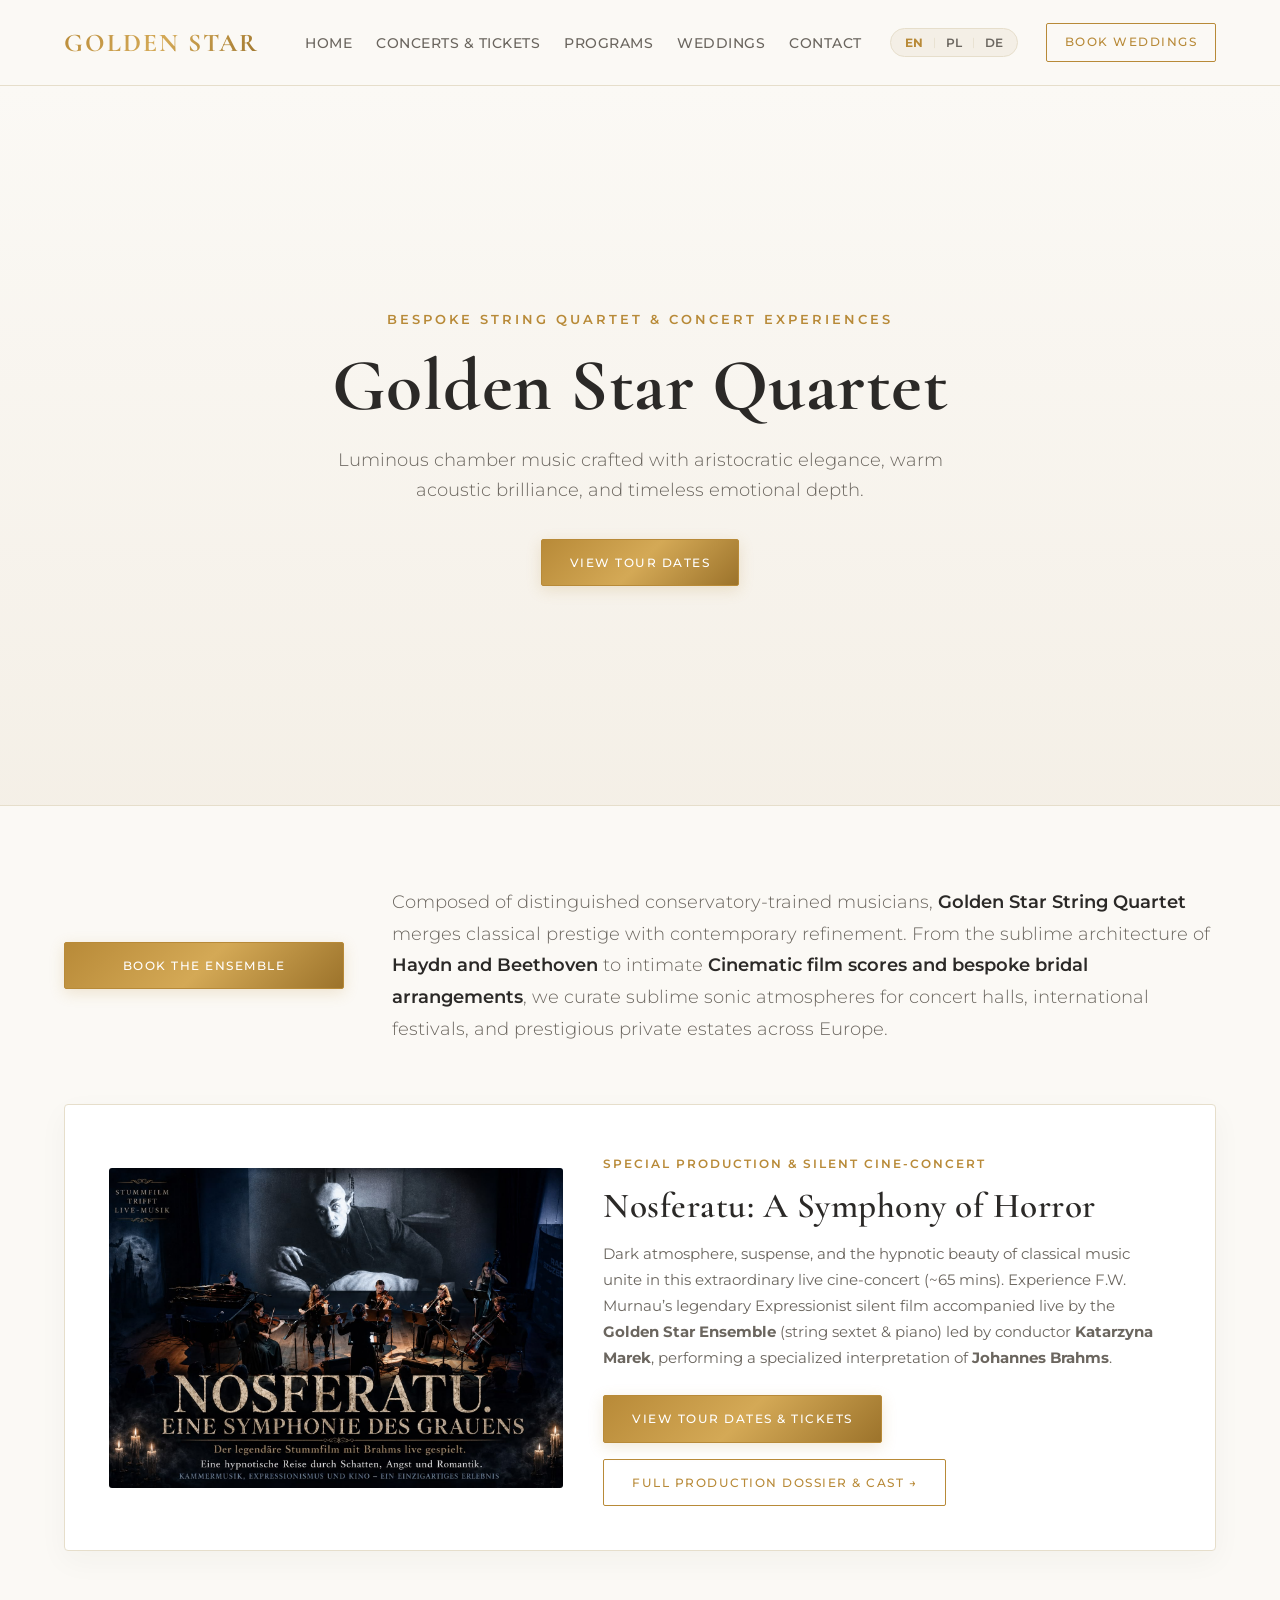
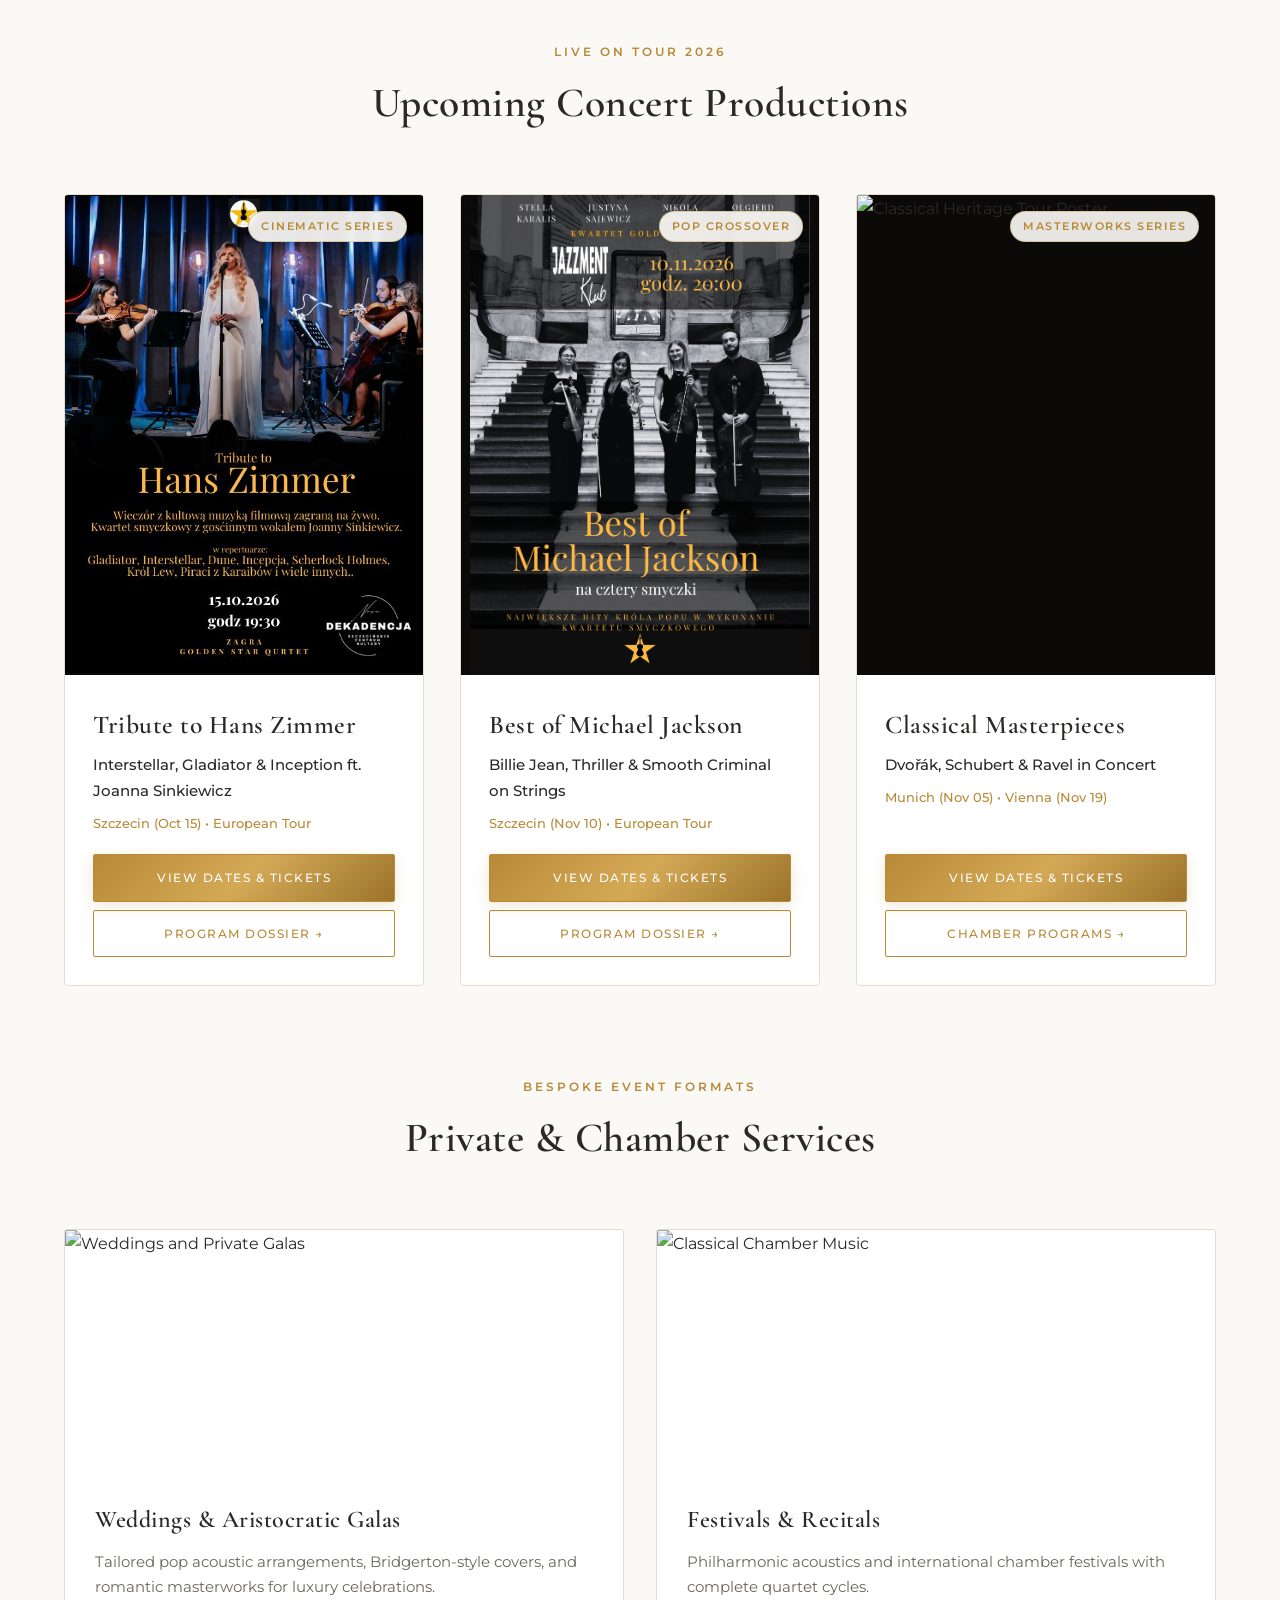
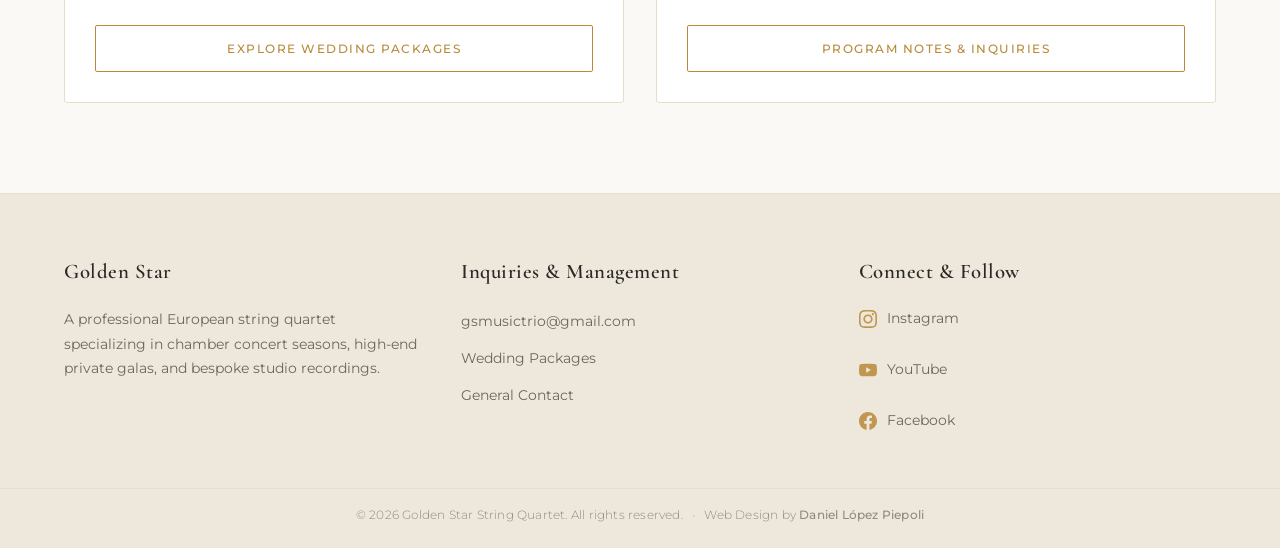
==== index.html @ f7238bbd "feat: complete redesign - signature productions & tour architecture" ====
<!DOCTYPE html>
<html lang="en">
<head>
  <meta charset="UTF-8">
  <meta name="viewport" content="width=device-width, initial-scale=1.0">
  <meta name="description" content="Golden Star String Quartet - Refined live music for candlelight concerts, bespoke weddings, film scores, and chamber seasons.">
  <title>Golden Star String Quartet | Classical Elegance & Cinema Live</title>

  <!-- Google Fonts -->
  <link rel="preconnect" href="https://fonts.googleapis.com">
  <link rel="preconnect" href="https://fonts.gstatic.com" crossorigin>
  <link href="https://fonts.googleapis.com/css2?family=Cormorant+Garamond:ital,wght@0,400;0,600;0,700;1,400&family=Montserrat:wght@300;400;500;600&display=swap" rel="stylesheet">

  <link rel="stylesheet" href="styles.css">
</head>
<body>

  <!-- HEADER INDEX -->
  <header id="main-header">
    <div class="container header-inner">
      <a href="index.html" class="nav-brand">GOLDEN STAR</a>

      <button class="menu-toggle" id="menu-toggle" aria-label="Toggle navigation menu">
        <span></span>
        <span></span>
        <span></span>
      </button>

      <nav class="nav-container" id="nav-container">
        <ul class="nav-links">
          <li><a href="index.html" class="nav-link">Home</a></li>
          <li><a href="tour-dates.html" class="nav-link">Concerts & Tickets</a></li>
          <li><a href="programs.html" class="nav-link">Programs</a></li>
          <li><a href="weddings.html" class="nav-link">Weddings</a></li>
          <li><a href="contact.html" class="nav-link">Contact</a></li>
        </ul>

        <!-- Language Selector -->
        <div class="lang-switch">
          <button class="lang-btn active" data-lang="en">EN</button>
          <span class="lang-divider">|</span>
          <button class="lang-btn" data-lang="pl">PL</button>
          <span class="lang-divider">|</span>
          <button class="lang-btn" data-lang="de">DE</button>
        </div>

        <a href="weddings.html#wedding-inquiry" class="btn btn-outline btn-nav">Book Weddings</a>
      </nav>
    </div>
  </header>

  <!-- HERO SECTION -->
  <section class="hero">
    <div class="container hero-content">
      <span class="hero-tagline">Bespoke String Quartet & Concert Experiences</span>
      <h1>Golden Star Quartet</h1>
      <p>Luminous chamber music crafted with aristocratic elegance, warm acoustic brilliance, and timeless emotional depth.</p>        
      <div class="hero-buttons" style="justify-content: center;">
        <a href="tour-dates.html" class="btn btn-gold">View Tour Dates</a>
      </div>
    </div>
  </section>

  <main class="container">

    <!-- INTRO SECTION (2 COLUMNAS: BOTÓN A LA IZQUIERDA + TEXTO A LA DERECHA) -->
    <section id="about" class="intro-grid">
      <div class="intro-cta">
        <a href="contact.html" class="btn btn-gold btn-full">Book the Ensemble</a>
      </div>
      <div class="intro-text">
        <p>
          Composed of distinguished conservatory-trained musicians, <strong>Golden Star String Quartet</strong> merges classical prestige with contemporary refinement. From the sublime architecture of <strong>Haydn and Beethoven</strong> to intimate <strong>Cinematic film scores and bespoke bridal arrangements</strong>, we curate sublime sonic atmospheres for concert halls, international festivals, and prestigious private estates across Europe.
        </p>
      </div>
    </section>

    <!-- FEATURED SPECIAL PRODUCTION: NOSFERATU (2 COLUMNAS: PÓSTER IZQUIERDA + CARD DERECHA) -->
    <section class="featured-box nosferatu-featured">
      <div class="featured-image">
        <a href="nosferatu.html">
          <img src="assets/Nosferatu-poster.jpg" alt="Nosferatu Live Cine-Concert Poster">
        </a>
      </div>
      <div class="featured-content">
        <span class="badge">Special Production & Silent Cine-Concert</span>
        <h2>Nosferatu: A Symphony of Horror</h2>
        <p>
          Dark atmosphere, suspense, and the hypnotic beauty of classical music unite in this extraordinary live cine-concert (~65 mins). Experience F.W. Murnau’s legendary Expressionist silent film accompanied live by the <strong>Golden Star Ensemble</strong> (string sextet & piano) led by conductor <strong>Katarzyna Marek</strong>, performing a specialized interpretation of <strong>Johannes Brahms</strong>.
        </p>
        <div style="display: flex; gap: 16px; flex-wrap: wrap;">
          <a href="tour-dates.html?tour=nosferatu" class="btn btn-gold">View Tour Dates & Tickets</a>
          <a href="nosferatu.html" class="btn btn-outline">Full Production Dossier & Cast →</a>
        </div>
      </div>
    </section>

    <!-- SECCIÓN: PÓSTERES DE CONCIERTOS & GIRA (CARTELERA COMPLETA SIN CORTES) -->
    <section id="concerts" class="section-container">
      <div class="section-title">
        <span>Live On Tour 2026</span>
        <h2>Upcoming Concert Productions</h2>
      </div>

      <div class="posters-grid">
        
        <!-- Poster 1: Tribute to Hans Zimmer -->
        <div class="poster-card">
          <div class="poster-badge">Cinematic Series</div>
          <img src="assets/hans-zimmer-poster.jpg" onerror="this.src='https://images.unsplash.com/photo-1514525253161-7a46d19cd819?auto=format&fit=crop&w=700&q=80'" alt="Tribute to Hans Zimmer Poster">
          <div class="poster-info">
            <div>
              <h3>Tribute to Hans Zimmer</h3>
              <p class="poster-subtitle">Interstellar, Gladiator & Inception ft. Joanna Sinkiewicz</p>
              <p class="poster-meta">Szczecin (Oct 15) • European Tour</p>
            </div>
            <div style="display: flex; flex-direction: column; gap: 8px;">
              <a href="tour-dates.html?tour=soundtracks" class="btn btn-gold btn-full">View Dates & Tickets</a>
              <a href="hans-zimmer.html" class="btn btn-outline btn-full">Program Dossier →</a>
            </div>
          </div>
        </div>

        <!-- Poster 2: Best of Michael Jackson -->
        <div class="poster-card">
          <div class="poster-badge">Pop Crossover</div>
          <img src="assets/michael-jackson-poster.jpg" onerror="this.src='https://images.unsplash.com/photo-1470225620780-dba8ba36b745?auto=format&fit=crop&w=700&q=80'" alt="Best of Michael Jackson Poster">
          <div class="poster-info">
            <div>
              <h3>Best of Michael Jackson</h3>
              <p class="poster-subtitle">Billie Jean, Thriller & Smooth Criminal on Strings</p>
              <p class="poster-meta">Szczecin (Nov 10) • European Tour</p>
            </div>
            <div style="display: flex; flex-direction: column; gap: 8px;">
              <a href="tour-dates.html?tour=soundtracks" class="btn btn-gold btn-full">View Dates & Tickets</a>
              <a href="michael-jackson.html" class="btn btn-outline btn-full">Program Dossier →</a>
            </div>
          </div>
        </div>

        <!-- Poster 3: Classical Masterpieces -->
        <div class="poster-card">
          <div class="poster-badge">Masterworks Series</div>
          <img src="https://images.unsplash.com/photo-1465847899084-d164df4dedc6?auto=format&fit=crop&w=700&q=80" alt="Classical Heritage Tour Poster">
          <div class="poster-info">
            <div>
              <h3>Classical Masterpieces</h3>
              <p class="poster-subtitle">Dvořák, Schubert & Ravel in Concert</p>
              <p class="poster-meta">Munich (Nov 05) • Vienna (Nov 19)</p>
            </div>
            <div style="display: flex; flex-direction: column; gap: 8px;">
              <a href="tour-dates.html?tour=classical" class="btn btn-gold btn-full">View Dates & Tickets</a>
              <a href="programs.html" class="btn btn-outline btn-full">Chamber Programs →</a>
            </div>
          </div>
        </div>

      </div>
    </section>

    <!-- PROGRAMAS GENERALES / CONTRATACIÓN -->
    <section id="programs" class="section-container">
      <div class="section-title">
        <span>Bespoke Event Formats</span>
        <h2>Private & Chamber Services</h2>
      </div>

      <div class="card-grid">
        <article class="card">
          <img src="https://images.unsplash.com/photo-1519741497674-611481863552?auto=format&fit=crop&w=600&q=80" alt="Weddings and Private Galas">
          <div class="card-body">
            <div>
              <h3>Weddings & Aristocratic Galas</h3>
              <p>Tailored pop acoustic arrangements, Bridgerton-style covers, and romantic masterworks for luxury celebrations.</p>
            </div>
            <a href="weddings.html" class="btn btn-outline">Explore Wedding Packages</a>
          </div>
        </article>

        <article class="card">
          <img src="https://images.unsplash.com/photo-1520523839898-507128ef54a8?auto=format&fit=crop&w=600&q=80" alt="Classical Chamber Music">
          <div class="card-body">
            <div>
              <h3>Festivals & Recitals</h3>
              <p>Philharmonic acoustics and international chamber festivals with complete quartet cycles.</p>
            </div>
            <a href="contact.html" class="btn btn-outline">Program Notes & Inquiries</a>
          </div>
        </article>
      </div>
    </section>

  </main>

  <!-- FOOTER -->
  <footer id="contact">
    <div class="container footer-content">
      <div class="footer-col">
        <h4>Golden Star</h4>
        <p>A professional European string quartet specializing in chamber concert seasons, high-end private galas, and bespoke studio recordings.</p>
      </div>
      <div class="footer-col">
        <h4>Inquiries & Management</h4>
        <ul>
          <li><a href="mailto:gsmusictrio@gmail.com">gsmusictrio@gmail.com</a></li>
          <li><a href="weddings.html">Wedding Packages</a></li>
          <li><a href="contact.html">General Contact</a></li>
        </ul>
      </div>
      <div class="footer-col">
        <h4>Connect & Follow</h4>
        <ul class="social-links-list">
          <li>
            <a href="https://www.instagram.com/golden.star.quartet?igsh=MTdlNHd3OGw3M2x0dw==" target="_blank" rel="noopener noreferrer" class="social-link-item">
              <svg class="social-icon" viewBox="0 0 24 24" width="18" height="18" fill="currentColor">
                <path d="M12 2.163c3.204 0 3.584.012 4.85.07 3.252.148 4.771 1.691 4.919 4.919.058 1.265.069 1.645.069 4.849 0 3.205-.012 3.584-.069 4.849-.149 3.225-1.664 4.771-4.919 4.919-1.266.058-1.644.07-4.85.07-3.204 0-3.584-.012-4.849-.07-3.26-.149-4.771-1.699-4.919-4.92-.058-1.265-.07-1.644-.07-4.849 0-3.204.013-3.583.07-4.849.149-3.227 1.664-4.771 4.919-4.919 1.266-.057 1.645-.069 4.849-.069zm0-2.163c-3.259 0-3.667.014-4.947.072-4.358.2-6.78 2.618-6.98 6.98-.059 1.281-.073 1.689-.073 4.948 0 3.259.014 3.668.072 4.948.2 4.358 2.618 6.78 6.98 6.98 1.281.058 1.689.072 4.948.072 3.259 0 3.668-.014 4.948-.072 4.354-.2 6.782-2.618 6.979-6.98.059-1.28.073-1.689.073-4.948 0-3.259-.014-3.667-.072-4.947-.196-4.354-2.617-6.78-6.979-6.98-1.281-.059-1.69-.073-4.949-.073zm0 5.838c-3.403 0-6.162 2.759-6.162 6.162s2.759 6.163 6.162 6.163 6.162-2.759 6.162-6.163c0-3.403-2.759-6.162-6.162-6.162zm0 10.162c-2.209 0-4-1.79-4-4 0-2.209 1.791-4 4-4s4 1.791 4 4c0 2.21-1.791 4-4 4zm6.406-11.845c-.796 0-1.441.645-1.441 1.44s.645 1.44 1.441 1.44c.795 0 1.439-.645 1.439-1.44s-.644-1.44-1.439-1.44z"/>
              </svg>
              <span>Instagram</span>
            </a>
          </li>
          <li>
            <a href="https://youtube.com/@goldenstarmusic9558?si=VsHqpjnXFXoA_g_7" target="_blank" rel="noopener noreferrer" class="social-link-item">
              <svg class="social-icon" viewBox="0 0 24 24" width="18" height="18" fill="currentColor">
                <path d="M23.498 6.186a3.016 3.016 0 0 0-2.122-2.136C19.505 3.545 12 3.545 12 3.545s-7.505 0-9.377.505A3.017 3.017 0 0 0 .502 6.186C0 8.07 0 12 0 12s0 3.93.502 5.814a3.016 3.016 0 0 0 2.122 2.136c1.871.505 9.376.505 9.376.505s7.505 0 9.377-.505a3.015 3.015 0 0 0 2.122-2.136C24 15.93 24 12 24 12s0-3.93-.502-5.814zM9.545 15.568V8.432L15.818 12l-6.273 3.568z"/>
              </svg>
              <span>YouTube</span>
            </a>
          </li>
          <li>
            <a href="https://www.facebook.com/Golden.Star.Music.Poland/" target="_blank" rel="noopener noreferrer" class="social-link-item">
              <svg class="social-icon" viewBox="0 0 24 24" width="18" height="18" fill="currentColor">
                <path d="M24 12.073c0-6.627-5.373-12-12-12s-12 5.373-12 12c0 5.99 4.388 10.954 10.125 11.854v-8.385H7.078v-3.47h3.047V9.43c0-3.007 1.792-4.669 4.533-4.669 1.312 0 2.686.235 2.686.235v2.953H15.83c-1.491 0-1.956.925-1.956 1.874v2.25h3.328l-.532 3.47h-2.796v8.385C19.612 23.027 24 18.062 24 12.073z"/>
              </svg>
              <span>Facebook</span>
            </a>
          </li>
        </ul>
      </div>
    </div>
    <div class="footer-bottom">
      <span>&copy; 2026 Golden Star String Quartet. All rights reserved.</span>
      <span class="footer-separator">•</span>
      <span>Web Design by <a href="https://github.com/danielopezpiepoli" target="_blank" rel="noopener noreferrer" class="designer-name">Daniel López Piepoli</a></span>
    </div>
  </footer>

  <script src="script.js"></script>
</body>
</html>
---- styles.css ----
:root {
  /* Fondos pastel / marfil cálido */
  --bg-main: #fbf9f5;             /* Marfil crema suave */
  --bg-surface: #ffffff;          /* Blanco puro para tarjetas limpias */
  --bg-surface-alt: #f4efe6;      /* Lino / alabastro para contrastes suaves */
  --bg-footer: #eee8dc;           /* Gris marfil más profundo para el pie */

  /* Dorados elegantes & Acabados de época */
  --gold-primary: #b88a38;        /* Oro viejo pulido */
  --gold-light: #dfb76c;          /* Champán luminoso */
  --gold-hover: #9c732b;          /* Oro bronce profundo */
  --gold-tint: rgba(184, 138, 56, 0.08); /* Sombra tenue dorada */
  --gold-gradient: linear-gradient(135deg, #b88a38 0%, #d4a956 50%, #9c732b 100%);

  /* Textos y grises cálidos */
  --text-main: #2b2927;           /* Carbón suave / expreso oscuro (fácil lectura) */
  --text-muted: #6b665f;          /* Gris topo neutro */
  --border-subtle: #e6decb;       /* Borde arena fino */
  --border-gold: rgba(184, 138, 56, 0.35);

  /* Transiciones */
  --transition-smooth: all 0.35s cubic-bezier(0.25, 0.8, 0.25, 1);
}

* {
  box-sizing: border-box;
  margin: 0;
  padding: 0;
}

html {
  scroll-behavior: smooth;
}

body {
  background-color: var(--bg-main);
  color: var(--text-main);
  font-family: 'Montserrat', sans-serif;
  line-height: 1.7;
  overflow-x: hidden;
}

h1, h2, h3, h4, .nav-brand {
  font-family: 'Cormorant Garamond', Georgia, serif;
  letter-spacing: 0.5px;
  color: var(--text-main);
  font-weight: 600;
}

a {
  text-decoration: none;
  color: inherit;
}

.container {
  max-width: 1200px;
  margin: 0 auto;
  padding: 0 24px;
}

/* ================= HEADER ================= */
header {
  position: sticky;
  top: 0;
  background: rgba(251, 249, 245, 0.94);
  backdrop-filter: blur(10px);
  border-bottom: 1px solid var(--border-subtle);
  z-index: 100;
  transition: var(--transition-smooth);
}

header.header-scrolled {
  background: rgba(255, 255, 255, 0.98);
  box-shadow: 0 4px 20px rgba(70, 60, 45, 0.06);
}

.header-inner {
  display: flex;
  justify-content: space-between;
  align-items: center;
  height: 85px;
}

.nav-brand {
  font-size: 1.6rem;
  font-weight: 700;
  letter-spacing: 2px;
  background: var(--gold-gradient);
  -webkit-background-clip: text;
  -webkit-text-fill-color: transparent;
  display: inline-block;
}

.nav-container {
  display: flex;
  align-items: center;
  gap: 28px;
}

.nav-links {
  display: flex;
  gap: 24px;
  list-style: none;
}

.nav-links a {
  color: var(--text-muted);
  font-size: 0.85rem;
  font-weight: 500;
  letter-spacing: 0.5px;
  text-transform: uppercase;
  transition: var(--transition-smooth);
}

.nav-links a:hover {
  color: var(--gold-primary);
}

/* Selector de Idiomas */
.lang-switch {
  display: flex;
  align-items: center;
  gap: 6px;
  padding: 4px 10px;
  background: var(--bg-surface-alt);
  border-radius: 20px;
  border: 1px solid var(--border-subtle);
}

.lang-btn {
  background: transparent;
  border: none;
  font-family: 'Montserrat', sans-serif;
  font-size: 0.75rem;
  font-weight: 600;
  color: var(--text-muted);
  cursor: pointer;
  padding: 2px 4px;
  transition: var(--transition-smooth);
}

.lang-btn:hover {
  color: var(--gold-primary);
}

.lang-btn.active {
  color: var(--gold-primary);
  font-weight: 700;
}

.lang-divider {
  font-size: 0.7rem;
  color: var(--border-subtle);
}

/* Menú móvil */
.menu-toggle {
  display: none;
  flex-direction: column;
  justify-content: space-between;
  width: 26px;
  height: 18px;
  background: transparent;
  border: none;
  cursor: pointer;
}

.menu-toggle span {
  display: block;
  height: 2px;
  width: 100%;
  background: var(--text-main);
  border-radius: 2px;
  transition: var(--transition-smooth);
}

/* ================= BOTONES ================= */
.btn {
  display: inline-block;
  padding: 12px 28px;
  border-radius: 2px;
  font-weight: 500;
  font-size: 0.78rem;
  text-transform: uppercase;
  letter-spacing: 1.5px;
  transition: var(--transition-smooth);
  cursor: pointer;
  text-align: center;
}

.btn-gold {
  background: var(--gold-gradient);
  color: #ffffff;
  border: 1px solid var(--gold-primary);
  box-shadow: 0 4px 15px rgba(184, 138, 56, 0.2);
}

.btn-gold:hover {
  background: var(--gold-hover);
  border-color: var(--gold-hover);
  transform: translateY(-2px);
  box-shadow: 0 6px 20px rgba(184, 138, 56, 0.3);
}

.btn-outline {
  border: 1px solid var(--gold-primary);
  color: var(--gold-primary);
  background: transparent;
}

.btn-outline:hover {
  background: var(--gold-tint);
  border-color: var(--gold-hover);
  color: var(--gold-hover);
  transform: translateY(-2px);
}

.btn-nav {
  padding: 8px 18px;
  font-size: 0.75rem;
}

.btn-full {
  width: 100%;
}

/* ================= HERO (INDEX) ================= */
.hero {
  position: relative;
  height: 80vh;
  min-height: 520px;
  display: flex;
  align-items: center;
  justify-content: center;
  text-align: center;
  background: linear-gradient(180deg, rgba(251, 249, 245, 0.85) 0%, rgba(244, 239, 230, 0.95) 100%),
              url('https://images.unsplash.com/photo-1514525253161-7a46d19cd819?auto=format&fit=crop&w=1920&q=80') center/cover no-repeat;
  border-bottom: 1px solid var(--border-subtle);
}

.hero-content {
  max-width: 820px;
}

.hero-tagline {
  display: inline-block;
  color: var(--gold-primary);
  font-size: 0.8rem;
  letter-spacing: 3px;
  text-transform: uppercase;
  font-weight: 600;
  margin-bottom: 16px;
}

.hero-content h1 {
  font-size: clamp(2.8rem, 6vw, 4.6rem);
  margin-bottom: 18px;
  line-height: 1.1;
  font-weight: 700;
}

.hero-content p {
  font-size: 1.1rem;
  color: var(--text-muted);
  margin-bottom: 34px;
  max-width: 620px;
  margin-left: auto;
  margin-right: auto;
  font-weight: 300;
}

.hero-buttons {
  display: flex;
  gap: 16px;
  justify-content: center;
  flex-wrap: wrap;
}

/* ================= INTRO (2 COLUMNAS) ================= */
.intro-grid {
  display: grid;
  grid-template-columns: 280px 1fr;
  gap: 48px;
  padding: 80px 0 60px 0;
  align-items: center;
}

.intro-text p {
  font-size: 1.1rem;
  color: var(--text-muted);
  font-weight: 300;
  line-height: 1.8;
}

.intro-text strong {
  color: var(--text-main);
  font-weight: 600;
}

/* ================= DESTACADO / TEMPORADA (NOSFERATU EN INDEX) ================= */
.featured-box {
  background-color: var(--bg-surface);
  border: 1px solid var(--border-subtle);
  border-radius: 4px;
  padding: 44px;
  margin-bottom: 90px;
  display: grid;
  grid-template-columns: 1fr 1.25fr;
  gap: 40px;
  align-items: center;
  box-shadow: 0 10px 30px rgba(60, 50, 35, 0.04);
}

.featured-image img {
  width: 100%;
  height: 100%;
  min-height: 320px;
  max-height: 380px;
  object-fit: cover;
  border-radius: 3px;
  display: block;
}

.badge {
  display: inline-block;
  color: var(--gold-primary);
  font-size: 0.75rem;
  text-transform: uppercase;
  letter-spacing: 2px;
  margin-bottom: 10px;
  font-weight: 600;
}

.featured-content h2 {
  font-size: 2.2rem;
  margin-bottom: 14px;
  line-height: 1.2;
}

.featured-content p {
  color: var(--text-muted);
  margin-bottom: 24px;
  font-size: 0.96rem;
  line-height: 1.7;
}

/* ================= PÓSTERES DE CONCIERTOS (INDEX - 100% COMPLETOS) ================= */
.section-container {
  margin-bottom: 90px;
}

.section-title {
  text-align: center;
  margin-bottom: 55px;
}

.section-title span {
  color: var(--gold-primary);
  text-transform: uppercase;
  font-size: 0.78rem;
  letter-spacing: 3px;
  display: block;
  margin-bottom: 6px;
  font-weight: 600;
}

.section-title h2 {
  font-size: 2.6rem;
}

.posters-grid {
  display: grid;
  grid-template-columns: repeat(auto-fit, minmax(320px, 1fr));
  gap: 36px;
  align-items: stretch;
}

.poster-card {
  background-color: var(--bg-surface);
  border: 1px solid var(--border-subtle);
  border-radius: 4px;
  overflow: hidden;
  position: relative;
  transition: var(--transition-smooth);
  display: flex;
  flex-direction: column;
}

.poster-card:hover {
  transform: translateY(-8px);
  border-color: var(--border-gold);
  box-shadow: 0 16px 35px rgba(70, 55, 35, 0.09);
}

.poster-badge {
  position: absolute;
  top: 16px;
  right: 16px;
  background: rgba(251, 249, 245, 0.92);
  color: var(--gold-primary);
  font-size: 0.7rem;
  font-weight: 600;
  text-transform: uppercase;
  letter-spacing: 1.5px;
  padding: 5px 12px;
  border-radius: 20px;
  border: 1px solid var(--border-gold);
  backdrop-filter: blur(4px);
  z-index: 2;
}

.poster-card img {
  width: 100%;
  height: 480px;
  object-fit: contain;
  object-position: center;
  background-color: #0c0a08;
  display: block;
  transition: var(--transition-smooth);
}

.poster-card:hover img {
  filter: brightness(1.03);
}

.poster-info {
  padding: 28px;
  display: flex;
  flex-direction: column;
  flex-grow: 1;
  justify-content: space-between;
}

.poster-info h3 {
  font-size: 1.6rem;
  margin-bottom: 6px;
}

.poster-subtitle {
  color: var(--text-main);
  font-size: 0.95rem;
  font-weight: 500;
  margin-bottom: 8px;
}

.poster-meta {
  color: var(--gold-primary);
  font-size: 0.82rem;
  font-weight: 500;
  margin-bottom: 20px;
}

/* ================= HERO SINGLE PRODUCTIONS (HANS ZIMMER & MJ) ================= */
.single-production-hero {
  display: grid;
  grid-template-columns: 420px 1fr;
  gap: 36px;
  align-items: stretch;
  margin-top: 10px;
  margin-bottom: 60px;
}

.single-poster-frame {
  position: relative;
  background-color: #0c0a08;
  border: 1px solid var(--border-subtle);
  border-radius: 4px;
  overflow: hidden;
  box-shadow: 0 12px 35px rgba(60, 50, 35, 0.08);
  cursor: pointer;
  display: flex;
}

.single-poster-frame img {
  width: 100%;
  height: 100%;
  min-height: 520px;
  object-fit: contain;
  display: block;
  transition: transform 0.4s ease;
}

.single-poster-frame:hover img {
  transform: scale(1.015);
}

.single-info-column {
  display: flex;
  flex-direction: column;
  justify-content: space-between;
  gap: 20px;
}

.single-info-card {
  background-color: var(--bg-surface);
  border: 1px solid var(--border-subtle);
  border-radius: 4px;
  padding: 36px;
  box-shadow: 0 10px 30px rgba(60, 50, 35, 0.04);
  flex-grow: 1;
  display: flex;
  flex-direction: column;
  justify-content: center;
}

.single-info-card h2 {
  font-size: 2.1rem;
  margin: 6px 0 14px 0;
}

.single-info-card p {
  color: var(--text-muted);
  font-size: 0.96rem;
  line-height: 1.7;
  margin-bottom: 20px;
}

.single-info-column .nosferatu-quick-bar {
  margin-bottom: 0;
  border-radius: 4px;
  border: 1px solid var(--border-subtle);
}

/* ================= SPLIT HERO (NOSFERATU CON VÍDEO) ================= */
.nosferatu-split-hero {
  display: grid;
  grid-template-columns: 320px 1fr;
  gap: 32px;
  align-items: stretch;
  margin-top: 10px;
  margin-bottom: 60px;
}

.split-video-col {
  display: flex;
  flex-direction: column;
}

.split-video-col .theatrical-video-container {
  width: 100%;
  max-width: 100%;
  height: 100%;
  min-height: 480px;
  margin: 0;
  position: relative;
  border-radius: 6px;
  overflow: hidden;
  background-color: #000;
  border: 1px solid var(--border-gold);
  box-shadow: 0 16px 40px rgba(0, 0, 0, 0.35);
}

.theatrical-video-container video {
  width: 100%;
  height: 100%;
  object-fit: cover;
  display: block;
}

.theatrical-play-btn {
  position: absolute;
  inset: 0;
  background: rgba(14, 12, 10, 0.62);
  border: none;
  color: #ffffff;
  display: flex;
  flex-direction: column;
  align-items: center;
  justify-content: center;
  gap: 14px;
  cursor: pointer;
  transition: all 0.3s ease;
  backdrop-filter: blur(3px);
}

.play-icon-circle {
  width: 64px;
  height: 64px;
  border-radius: 50%;
  background: var(--gold-gradient);
  color: #ffffff;
  display: flex;
  align-items: center;
  justify-content: center;
  box-shadow: 0 6px 20px rgba(184, 138, 56, 0.4);
  transition: transform 0.3s ease;
}

.theatrical-play-btn span {
  font-family: 'Montserrat', sans-serif;
  font-size: 0.8rem;
  font-weight: 600;
  text-transform: uppercase;
  letter-spacing: 1.5px;
  color: #ffffff;
}

.theatrical-play-btn:hover {
  background: rgba(14, 12, 10, 0.4);
}

.theatrical-play-btn:hover .play-icon-circle {
  transform: scale(1.15);
}

.split-poster-col {
  display: flex;
  flex-direction: column;
  justify-content: space-between;
}

.split-poster-col .nosferatu-full-poster-wrapper {
  position: relative;
  margin-top: 0;
  border-radius: 4px 4px 0 0;
  flex-grow: 1;
  display: flex;
  align-items: center;
  background-color: #0c0a08;
  border: 1px solid var(--border-subtle);
  border-bottom: none;
  overflow: hidden;
  cursor: pointer;
}

.split-poster-col .nosferatu-full-poster-wrapper img {
  width: 100%;
  height: 100%;
  object-fit: cover;
  object-position: center;
  display: block;
  transition: transform 0.4s ease;
}

.split-poster-col .nosferatu-full-poster-wrapper:hover img {
  transform: scale(1.01);
}

.media-hover-overlay {
  position: absolute;
  bottom: 16px;
  right: 16px;
  background: rgba(20, 18, 15, 0.85);
  color: var(--gold-light);
  font-size: 0.75rem;
  text-transform: uppercase;
  letter-spacing: 1px;
  padding: 6px 14px;
  border-radius: 20px;
  border: 1px solid var(--border-gold);
  backdrop-filter: blur(4px);
  pointer-events: none;
  transition: opacity 0.3s ease;
}

.nosferatu-quick-bar {
  display: flex;
  justify-content: space-between;
  align-items: center;
  flex-wrap: wrap;
  gap: 16px;
  background-color: var(--bg-surface);
  border: 1px solid var(--border-subtle);
  border-radius: 0 0 4px 4px;
  padding: 18px 28px;
  box-shadow: 0 6px 20px rgba(60, 50, 35, 0.04);
}

.quick-meta {
  display: flex;
  align-items: center;
  gap: 10px;
  font-size: 0.85rem;
  color: var(--text-muted);
  font-weight: 500;
  text-transform: uppercase;
  letter-spacing: 0.8px;
}

.meta-separator {
  color: var(--gold-primary);
  opacity: 0.6;
}

.btn-action-large {
  padding: 14px 32px;
  font-size: 0.82rem;
}

@media (max-width: 900px) {
  .nosferatu-split-hero {
    grid-template-columns: 1fr;
    gap: 28px;
  }
  .split-video-col .theatrical-video-container {
    max-width: 300px;
    height: 480px;
    margin: 0 auto;
  }
  .split-poster-col .nosferatu-quick-bar {
    flex-direction: column;
    text-align: center;
    padding: 20px;
  }
  .quick-meta {
    flex-wrap: wrap;
    justify-content: center;
  }
  .btn-action-large {
    width: 100%;
  }
}

/* ================= DOSSIER TEXT & ELENCO ================= */
.nosferatu-essay-layout {
  display: grid;
  grid-template-columns: 1fr 380px;
  gap: 48px;
  align-items: start;
}

.nosferatu-text-col .essay-block h2 {
  font-size: 2.2rem;
  margin: 8px 0 16px 0;
}

.nosferatu-text-col .essay-block p {
  font-size: 0.96rem;
  color: var(--text-muted);
  line-height: 1.75;
  margin-bottom: 16px;
}

.nosferatu-text-col .essay-block strong {
  color: var(--text-main);
}

.cast-roster-box {
  background-color: var(--bg-surface);
  border: 1px solid var(--border-gold);
  border-radius: 4px;
  padding: 32px 28px;
  box-shadow: 0 12px 30px rgba(184, 138, 56, 0.08);
}

.cast-header {
  border-bottom: 1px solid var(--border-subtle);
  padding-bottom: 14px;
  margin-bottom: 18px;
}

.cast-header h3 {
  font-size: 1.5rem;
  margin-top: 4px;
}

.conductor-highlight {
  background-color: var(--bg-surface-alt);
  border-left: 3px solid var(--gold-primary);
  padding: 12px 16px;
  border-radius: 0 4px 4px 0;
  margin-bottom: 18px;
  display: flex;
  flex-direction: column;
}

.conductor-name {
  font-size: 1.25rem !important;
  font-weight: 700;
  color: var(--text-main);
  font-family: 'Cormorant Garamond', serif;
}

.ensemble-divider {
  font-size: 0.72rem;
  text-transform: uppercase;
  letter-spacing: 1px;
  color: var(--gold-primary);
  font-weight: 600;
  margin: 16px 0 10px 0;
}

.cast-list {
  list-style: none;
  display: flex;
  flex-direction: column;
  gap: 12px;
}

.cast-list li {
  display: flex;
  justify-content: space-between;
  align-items: baseline;
  border-bottom: 1px dashed rgba(184, 138, 56, 0.2);
  padding-bottom: 6px;
}

.cast-list li:last-child {
  border-bottom: none;
  padding-bottom: 0;
}

.cast-instrument {
  font-size: 0.76rem;
  text-transform: uppercase;
  letter-spacing: 0.5px;
  color: var(--text-muted);
  font-weight: 500;
}

.cast-name {
  font-size: 0.95rem;
  font-weight: 600;
  color: var(--text-main);
  text-align: right;
}

.production-specs-card {
  background-color: var(--bg-surface-alt);
  border: 1px solid var(--border-subtle);
  border-radius: 4px;
  padding: 28px;
  margin-top: 28px;
}

.production-specs-card h4 {
  font-size: 1.1rem;
  margin-bottom: 14px;
}

.specs-list {
  list-style: none;
  display: flex;
  flex-direction: column;
  gap: 10px;
}

.specs-list li {
  font-size: 0.85rem;
  color: var(--text-muted);
  line-height: 1.5;
}

.specs-list strong {
  color: var(--text-main);
}

@media (max-width: 950px) {
  .nosferatu-essay-layout {
    grid-template-columns: 1fr;
    gap: 36px;
  }
}

/* ================= GALERÍA DE FOTOS ================= */
.nosferatu-gallery-grid {
  display: grid;
  grid-template-columns: repeat(auto-fit, minmax(280px, 1fr));
  gap: 24px;
  margin-top: 32px;
}

.gallery-item {
  position: relative;
  background-color: var(--bg-surface);
  border: 1px solid var(--border-subtle);
  border-radius: 4px;
  overflow: hidden;
  aspect-ratio: 4 / 3;
  cursor: pointer;
  transition: var(--transition-smooth);
}

.gallery-item img {
  width: 100%;
  height: 100%;
  object-fit: cover;
  transition: transform 0.4s ease;
  display: block;
}

.gallery-zoom-badge {
  position: absolute;
  inset: 0;
  background: rgba(20, 17, 14, 0.45);
  display: flex;
  align-items: center;
  justify-content: center;
  opacity: 0;
  transition: opacity 0.3s ease;
}

.gallery-zoom-badge span {
  background: rgba(251, 249, 245, 0.95);
  color: var(--text-main);
  font-size: 0.76rem;
  font-weight: 600;
  text-transform: uppercase;
  letter-spacing: 1px;
  padding: 6px 14px;
  border-radius: 20px;
  border: 1px solid var(--gold-primary);
}

.gallery-item:hover {
  transform: translateY(-4px);
  border-color: var(--border-gold);
  box-shadow: 0 12px 28px rgba(184, 138, 56, 0.15);
}

.gallery-item:hover img {
  transform: scale(1.05);
}

.gallery-item:hover .gallery-zoom-badge {
  opacity: 1;
}

/* ================= LIGHTBOX MODAL ================= */
.lightbox-modal {
  position: fixed;
  inset: 0;
  z-index: 1000;
  display: none;
  align-items: center;
  justify-content: center;
  opacity: 0;
  transition: opacity 0.35s ease;
}

.lightbox-modal.active {
  display: flex;
  opacity: 1;
}

.lightbox-backdrop {
  position: absolute;
  inset: 0;
  background: rgba(12, 10, 8, 0.92);
  backdrop-filter: blur(8px);
}

.lightbox-dialog {
  position: relative;
  z-index: 1010;
  max-width: 90vw;
  max-height: 90vh;
  display: flex;
  flex-direction: column;
  align-items: center;
  justify-content: center;
}

.lightbox-content {
  display: flex;
  align-items: center;
  justify-content: center;
  max-height: 80vh;
}

.lightbox-content img {
  max-width: 90vw;
  max-height: 78vh;
  object-fit: contain;
  border-radius: 2px;
  border: 1px solid rgba(184, 138, 56, 0.4);
  box-shadow: 0 20px 50px rgba(0, 0, 0, 0.6);
}

.lightbox-content video {
  max-width: 85vw;
  max-height: 78vh;
  border-radius: 4px;
  border: 1px solid var(--gold-primary);
  box-shadow: 0 20px 50px rgba(0, 0, 0, 0.7);
  background-color: #000;
}

.lightbox-close-btn {
  position: fixed;
  top: 24px;
  right: 28px;
  background: transparent;
  border: none;
  color: #ffffff;
  font-size: 2rem;
  cursor: pointer;
  padding: 8px;
  transition: transform 0.2s ease, color 0.2s ease;
  line-height: 1;
  z-index: 1020;
}

.lightbox-close-btn:hover {
  color: var(--gold-light);
  transform: scale(1.15);
}

.lightbox-nav-btn {
  position: fixed;
  top: 50%;
  transform: translateY(-50%);
  background: rgba(25, 22, 18, 0.7);
  border: 1px solid var(--border-gold);
  color: #ffffff;
  font-size: 1.8rem;
  width: 52px;
  height: 52px;
  border-radius: 50%;
  display: flex;
  align-items: center;
  justify-content: center;
  cursor: pointer;
  transition: all 0.25s ease;
  z-index: 1020;
}

.lightbox-nav-btn:hover {
  background: var(--gold-gradient);
  border-color: var(--gold-light);
  transform: translateY(-50%) scale(1.1);
}

.lightbox-prev-btn { left: 24px; }
.lightbox-next-btn { right: 24px; }

.lightbox-caption-bar {
  margin-top: 14px;
  color: #e5ded5;
  font-size: 0.85rem;
  letter-spacing: 1px;
  display: flex;
  gap: 16px;
  align-items: center;
}

#lightboxCounter {
  color: var(--gold-light);
  font-weight: 600;
}

/* ================= ACORDEONES & TOUR DATES ================= */
.tour-header-section {
  padding: 60px 0 40px 0;
  text-align: center;
}

.back-link {
  display: inline-block;
  color: var(--text-muted);
  font-size: 0.85rem;
  text-transform: uppercase;
  letter-spacing: 1px;
  transition: var(--transition-smooth);
}

.back-link:hover {
  color: var(--gold-primary);
  transform: translateX(-4px);
}

.tour-header-section h1 {
  font-size: clamp(2.2rem, 5vw, 3.4rem);
  margin: 12px 0 16px 0;
}

.tour-desc {
  color: var(--text-muted);
  max-width: 600px;
  margin: 0 auto;
  font-size: 1.05rem;
}

.filter-tab-bar {
  display: flex;
  justify-content: center;
  gap: 12px;
  flex-wrap: wrap;
  margin-top: 32px;
}

.filter-tab-btn {
  background-color: var(--bg-surface);
  border: 1px solid var(--border-subtle);
  color: var(--text-muted);
  font-family: 'Montserrat', sans-serif;
  font-size: 0.8rem;
  font-weight: 600;
  text-transform: uppercase;
  letter-spacing: 1.5px;
  padding: 12px 22px;
  border-radius: 2px;
  cursor: pointer;
  box-shadow: 0 2px 8px rgba(60, 50, 35, 0.03);
  transition: all 0.25s cubic-bezier(0.25, 0.8, 0.25, 1);
}

.filter-tab-btn:hover {
  border-color: var(--gold-primary);
  color: var(--gold-primary);
  background-color: var(--bg-surface);
  transform: translateY(-2px);
  box-shadow: 0 6px 15px rgba(184, 138, 56, 0.12);
}

.filter-tab-btn.active {
  background: var(--gold-gradient);
  border-color: var(--gold-primary);
  color: #ffffff;
  box-shadow: 0 4px 14px rgba(184, 138, 56, 0.28);
}

.cities-container {
  max-width: 860px;
  margin: 40px auto 0 auto;
  display: flex;
  flex-direction: column;
  gap: 16px;
}

.city-accordion-item {
  background-color: var(--bg-surface);
  border: 1px solid var(--border-subtle);
  border-radius: 4px;
  overflow: hidden;
  transition: var(--transition-smooth);
}

.city-accordion-item:hover {
  border-color: var(--border-gold);
}

.city-accordion-header {
  width: 100%;
  padding: 24px 28px;
  display: flex;
  justify-content: space-between;
  align-items: center;
  background: transparent;
  border: none;
  cursor: pointer;
  text-align: left;
}

.city-title-group {
  display: flex;
  align-items: center;
  gap: 24px;
}

.city-date {
  font-family: 'Cormorant Garamond', serif;
  font-size: 1.25rem;
  font-weight: 700;
  color: var(--gold-primary);
  min-width: 120px;
}

.city-meta-wrap {
  display: flex;
  flex-direction: column;
  gap: 2px;
}

.city-name {
  font-family: 'Montserrat', sans-serif;
  font-size: 1.1rem;
  font-weight: 600;
  color: var(--text-main);
}

.city-production-tag {
  font-size: 0.78rem;
  color: var(--gold-primary);
  font-weight: 500;
  letter-spacing: 0.5px;
  text-transform: uppercase;
}

.accordion-icon {
  font-size: 1.6rem;
  color: var(--gold-primary);
  transition: transform 0.3s ease;
  font-weight: 300;
}

.city-accordion-item.active .accordion-icon {
  transform: rotate(45deg);
}

.city-accordion-body {
  max-height: 0;
  overflow: hidden;
  transition: max-height 0.4s ease-out, padding 0.3s ease;
  background-color: var(--bg-surface-alt);
}

.city-accordion-item.active .city-accordion-body {
  max-height: 400px;
  border-top: 1px solid var(--border-subtle);
}

.venue-info-grid {
  padding: 28px;
  display: grid;
  grid-template-columns: 1.4fr 1fr;
  gap: 30px;
  align-items: center;
}

.venue-details h4 {
  font-size: 1.2rem;
  margin-bottom: 12px;
}

.venue-details p {
  font-size: 0.9rem;
  color: var(--text-muted);
  margin-bottom: 6px;
}

.venue-note {
  margin-top: 10px;
  font-style: italic;
  color: var(--gold-hover);
  font-size: 0.85rem !important;
}

.ticket-action-box {
  text-align: center;
  display: flex;
  flex-direction: column;
  gap: 10px;
}

.ticket-status {
  font-size: 0.75rem;
  text-transform: uppercase;
  letter-spacing: 1px;
  color: var(--gold-primary);
  font-weight: 600;
}

.city-accordion-item.filtered-out {
  display: none !important;
}

/* ================= WEDDING PAGE STYLES ================= */
.wedding-hero {
  position: relative;
  height: 70vh;
  min-height: 480px;
  display: flex;
  align-items: center;
  justify-content: center;
  text-align: center;
  background: linear-gradient(180deg, rgba(251, 249, 245, 0.82) 0%, rgba(244, 239, 230, 0.95) 100%),
              url('https://images.unsplash.com/photo-1519741497674-611481863552?auto=format&fit=crop&w=1920&q=80') center/cover no-repeat;
  border-bottom: 1px solid var(--border-subtle);
}

.wedding-hero-content {
  max-width: 800px;
}

.wedding-hero-content h1 {
  font-size: clamp(2.6rem, 5.5vw, 4.4rem);
  margin-bottom: 16px;
  font-weight: 700;
}

.wedding-hero-content p {
  font-size: 1.1rem;
  color: var(--text-muted);
  margin-bottom: 30px;
  max-width: 600px;
  margin-left: auto;
  margin-right: auto;
  font-weight: 300;
}

/* PAQUETES DE BODAS */
.packages-grid {
  display: grid;
  grid-template-columns: repeat(auto-fit, minmax(310px, 1fr));
  gap: 32px;
  align-items: stretch;
  margin-bottom: 80px;
}

.package-card {
  background-color: var(--bg-surface);
  border: 1px solid var(--border-subtle);
  border-radius: 4px;
  padding: 40px 32px;
  display: flex;
  flex-direction: column;
  justify-content: space-between;
  position: relative;
  transition: var(--transition-smooth);
}

.package-card:hover {
  transform: translateY(-6px);
  border-color: var(--border-gold);
  box-shadow: 0 16px 35px rgba(70, 55, 35, 0.08);
}

.package-card.featured-package {
  border-color: var(--gold-primary);
  box-shadow: 0 12px 30px rgba(184, 138, 56, 0.12);
  background-color: #ffffff;
}

.popular-ribbon {
  position: absolute;
  top: -12px;
  left: 50%;
  transform: translateX(-50%);
  background: var(--gold-gradient);
  color: #ffffff;
  font-size: 0.72rem;
  font-weight: 600;
  text-transform: uppercase;
  letter-spacing: 1.5px;
  padding: 4px 16px;
  border-radius: 20px;
  box-shadow: 0 4px 10px rgba(184, 138, 56, 0.3);
}

.package-tag {
  color: var(--gold-primary);
  font-size: 0.75rem;
  text-transform: uppercase;
  letter-spacing: 2px;
  font-weight: 600;
  display: block;
  margin-bottom: 6px;
}

.package-header h3 {
  font-size: 1.8rem;
  margin-bottom: 10px;
}

.package-desc {
  color: var(--text-muted);
  font-size: 0.92rem;
  margin-bottom: 24px;
  min-height: 48px;
}

.package-features {
  list-style: none;
  border-top: 1px solid var(--border-subtle);
  padding: 24px 0;
  margin-bottom: 24px;
  flex-grow: 1;
}

.package-features li {
  font-size: 0.9rem;
  color: var(--text-main);
  margin-bottom: 12px;
  position: relative;
  padding-left: 20px;
}

.package-features li::before {
  content: "✦";
  color: var(--gold-primary);
  position: absolute;
  left: 0;
  top: 0;
  font-size: 0.8rem;
}

/* REPERTORIO DE BODAS */
.wedding-repertoire-box {
  background: transparent;
  padding: 20px 0 60px 0;
}

.repertoire-lead {
  color: var(--text-muted);
  font-size: 0.98rem;
  max-width: 620px;
  margin: 12px auto 0 auto;
  line-height: 1.6;
  font-weight: 300;
}

.rep-cards-grid {
  display: grid;
  grid-template-columns: repeat(auto-fit, minmax(300px, 1fr));
  gap: 32px;
  margin-top: 48px;
}

.rep-card {
  background-color: var(--bg-surface);
  border: 1px solid var(--border-subtle);
  border-radius: 4px;
  padding: 36px 28px;
  box-shadow: 0 10px 25px rgba(60, 50, 35, 0.03);
  transition: var(--transition-smooth);
  display: flex;
  flex-direction: column;
}

.rep-card:hover {
  transform: translateY(-4px);
  border-color: var(--border-gold);
  box-shadow: 0 14px 30px rgba(184, 138, 56, 0.08);
}

.rep-card-header {
  text-align: center;
  border-bottom: 1px solid var(--border-subtle);
  padding-bottom: 20px;
  margin-bottom: 24px;
}

.rep-card-icon {
  color: var(--gold-primary);
  font-size: 0.9rem;
  display: block;
  margin-bottom: 8px;
}

.rep-card-header h3 {
  font-size: 1.45rem;
  margin-bottom: 4px;
  color: var(--text-main);
}

.rep-card-header p {
  color: var(--gold-hover);
  font-size: 0.78rem;
  text-transform: uppercase;
  letter-spacing: 1.5px;
  font-weight: 500;
}

.rep-song-list {
  list-style: none;
  display: flex;
  flex-direction: column;
  gap: 16px;
}

.rep-song-list li {
  display: flex;
  flex-direction: column;
  border-bottom: 1px dashed rgba(184, 138, 56, 0.2);
  padding-bottom: 12px;
  transition: padding-left 0.2s ease;
}

.rep-song-list li:last-child {
  border-bottom: none;
  padding-bottom: 0;
}

.rep-song-list li:hover {
  padding-left: 4px;
}

.song-title {
  font-family: 'Cormorant Garamond', Georgia, serif;
  font-size: 1.18rem;
  font-style: italic;
  font-weight: 600;
  color: var(--text-main);
  line-height: 1.25;
}

.song-artist {
  font-family: 'Montserrat', sans-serif;
  font-size: 0.75rem;
  font-weight: 500;
  letter-spacing: 0.6px;
  text-transform: uppercase;
  color: var(--text-muted);
  margin-top: 3px;
}

/* FORMULARIO DE BODAS */
.inquiry-section {
  display: flex;
  justify-content: center;
  margin-bottom: 60px;
}

.inquiry-form-wrapper {
  background-color: var(--bg-surface);
  border: 1px solid var(--border-subtle);
  border-radius: 4px;
  padding: 50px;
  max-width: 800px;
  width: 100%;
  box-shadow: 0 10px 30px rgba(60, 50, 35, 0.04);
}

.inquiry-form-wrapper .section-title {
  margin-bottom: 32px;
}

.inquiry-form-wrapper .section-title h2 {
  margin-bottom: 14px;
  line-height: 1.2;
}

.inquiry-subtitle {
  color: var(--text-muted);
  font-size: 0.98rem;
  margin-top: 0;
  margin-bottom: 0;
  line-height: 1.6;
}

.wedding-form {
  display: flex;
  flex-direction: column;
  gap: 20px;
}

.form-row {
  display: grid;
  grid-template-columns: 1fr 1fr;
  gap: 20px;
}

.form-group {
  display: flex;
  flex-direction: column;
  gap: 8px;
}

.form-group label {
  font-family: 'Montserrat', sans-serif;
  font-size: 0.78rem;
  font-weight: 600;
  text-transform: uppercase;
  letter-spacing: 1px;
  color: var(--text-main);
}

.form-group input,
.form-group select,
.form-group textarea {
  width: 100%;
  padding: 12px 16px;
  font-family: 'Montserrat', sans-serif;
  font-size: 0.9rem;
  background-color: var(--bg-main);
  border: 1px solid var(--border-subtle);
  border-radius: 2px;
  color: var(--text-main);
  transition: var(--transition-smooth);
}

.form-group input:focus,
.form-group select:focus,
.form-group textarea:focus {
  outline: none;
  border-color: var(--gold-primary);
  background-color: #ffffff;
  box-shadow: 0 0 8px rgba(184, 138, 56, 0.15);
}

@media (max-width: 650px) {
  .form-row {
    grid-template-columns: 1fr;
  }
  .inquiry-form-wrapper {
    padding: 30px 20px;
  }
}

/* ================= CONTACT PAGE STYLES ================= */
.contact-layout-grid {
  display: grid;
  grid-template-columns: 1fr 1.35fr;
  gap: 48px;
  align-items: start;
  margin-top: 20px;
  margin-bottom: 70px;
}

.contact-info-panel {
  background-color: var(--bg-surface-alt);
  border: 1px solid var(--border-subtle);
  border-radius: 4px;
  padding: 40px 32px;
}

.contact-info-panel h3 {
  font-size: 1.5rem;
  margin: 8px 0 12px 0;
}

.contact-info-panel p {
  font-size: 0.92rem;
  color: var(--text-muted);
  line-height: 1.6;
}

.direct-contact-list {
  list-style: none;
  margin-top: 20px;
  display: flex;
  flex-direction: column;
  gap: 14px;
  border-top: 1px solid var(--border-subtle);
  padding-top: 20px;
}

.direct-contact-list li {
  font-size: 0.9rem;
  color: var(--text-muted);
}

.direct-contact-list strong {
  color: var(--text-main);
  display: block;
  font-size: 0.8rem;
  text-transform: uppercase;
  letter-spacing: 1px;
  margin-bottom: 2px;
}

.direct-contact-list a {
  color: var(--gold-primary);
  font-weight: 500;
  transition: var(--transition-smooth);
}

.direct-contact-list a:hover {
  color: var(--gold-hover);
  text-decoration: underline;
}

@media (max-width: 850px) {
  .contact-layout-grid {
    grid-template-columns: 1fr;
    gap: 36px;
  }
}

/* ================= PROGRAMAS Y SERVICIOS ================= */
.card-grid {
  display: grid;
  grid-template-columns: repeat(auto-fit, minmax(290px, 1fr));
  gap: 32px;
  margin-bottom: 90px;
}

.card {
  background-color: var(--bg-surface);
  border: 1px solid var(--border-subtle);
  border-radius: 3px;
  overflow: hidden;
  display: flex;
  flex-direction: column;
  transition: var(--transition-smooth);
}

.card:hover {
  transform: translateY(-6px);
  border-color: var(--border-gold);
  box-shadow: 0 14px 30px rgba(70, 55, 35, 0.08);
}

.card img {
  width: 100%;
  height: 240px;
  object-fit: cover;
}

.card-body {
  padding: 30px;
  flex-grow: 1;
  display: flex;
  flex-direction: column;
  justify-content: space-between;
}

.card-body h3 {
  font-size: 1.5rem;
  margin-bottom: 10px;
}

.card-body p {
  color: var(--text-muted);
  font-size: 0.92rem;
  margin-bottom: 24px;
}

.programs-dossier-list {
  display: flex;
  flex-direction: column;
  gap: 50px;
  margin-top: 30px;
}

.program-detail-card {
  background-color: var(--bg-surface);
  border: 1px solid var(--border-subtle);
  border-radius: 4px;
  overflow: hidden;
  display: grid;
  grid-template-columns: 360px 1fr;
  gap: 40px;
  box-shadow: 0 10px 30px rgba(60, 50, 35, 0.04);
  transition: var(--transition-smooth);
}

.program-detail-card:hover {
  border-color: var(--border-gold);
  box-shadow: 0 16px 35px rgba(70, 55, 35, 0.08);
}

.program-poster-side {
  position: relative;
  background-color: var(--bg-surface-alt);
}

.program-poster-side img {
  width: 100%;
  height: 100%;
  min-height: 420px;
  object-fit: cover;
  display: block;
}

.program-content-side {
  padding: 40px 40px 40px 0;
  display: flex;
  flex-direction: column;
  justify-content: space-between;
}

.program-meta-top {
  display: flex;
  justify-content: space-between;
  align-items: center;
  margin-bottom: 8px;
}

.program-duration {
  font-size: 0.78rem;
  color: var(--text-muted);
  font-weight: 500;
  letter-spacing: 0.5px;
}

.program-content-side h2 {
  font-size: 2.1rem;
  margin-bottom: 6px;
  line-height: 1.2;
}

.program-lead {
  color: var(--gold-primary);
  font-weight: 600;
  font-size: 0.95rem;
  margin-bottom: 16px;
}

.program-body-text p {
  color: var(--text-muted);
  font-size: 0.94rem;
  line-height: 1.65;
  margin-bottom: 20px;
}

.program-highlights-box {
  background-color: var(--bg-surface-alt);
  border-left: 3px solid var(--gold-primary);
  padding: 16px 20px;
  margin-bottom: 24px;
  border-radius: 0 2px 2px 0;
}

.program-highlights-box h4 {
  font-size: 0.95rem;
  margin-bottom: 8px;
  text-transform: uppercase;
  letter-spacing: 1px;
}

.program-highlights-box ul {
  list-style: none;
  display: flex;
  flex-direction: column;
  gap: 6px;
}

.program-highlights-box li {
  font-size: 0.85rem;
  color: var(--text-main);
  position: relative;
  padding-left: 16px;
}

.program-highlights-box li::before {
  content: "✦";
  position: absolute;
  left: 0;
  color: var(--gold-primary);
  font-size: 0.7rem;
}

.program-actions {
  display: flex;
  gap: 16px;
  flex-wrap: wrap;
}

.cta-banner-box {
  background-color: var(--bg-surface);
  border: 1px solid var(--border-subtle);
  border-radius: 4px;
  padding: 40px 24px;
  margin: 50px auto 0 auto;
  text-align: center;
  max-width: 900px;
  box-shadow: 0 10px 30px rgba(60, 50, 35, 0.04);
}

.cta-banner-box h2 {
  font-size: 2rem;
  margin-bottom: 10px;
}

.cta-banner-box p {
  color: var(--text-muted);
  font-size: 0.95rem;
  max-width: 620px;
  margin: 0 auto 24px auto;
  line-height: 1.6;
}

/* ================= FOOTER & SUB-FOOTER ================= */
footer {
  background-color: var(--bg-footer);
  border-top: 1px solid var(--border-subtle);
  padding: 60px 0 0 0;
  margin-top: 60px;
}

.footer-content {
  display: grid;
  grid-template-columns: repeat(auto-fit, minmax(220px, 1fr));
  gap: 40px;
  margin-bottom: 40px;
}

.footer-col p {
  color: var(--text-muted);
  font-size: 0.9rem;
}

.footer-col h4 {
  margin-bottom: 18px;
  font-size: 1.3rem;
}

.footer-col ul {
  list-style: none;
}

.footer-col ul li {
  margin-bottom: 10px;
}

.footer-col a {
  color: var(--text-muted);
  font-size: 0.88rem;
  transition: var(--transition-smooth);
}

.footer-col a:hover {
  color: var(--gold-primary);
  padding-left: 3px;
}

.social-links-list {
  list-style: none;
  display: flex;
  flex-direction: column;
  gap: 12px;
}

.social-link-item {
  display: inline-flex;
  align-items: center;
  gap: 10px;
  color: var(--text-muted);
  font-size: 0.88rem;
  transition: var(--transition-smooth);
}

.social-icon {
  fill: var(--gold-primary);
  opacity: 0.85;
  transition: var(--transition-smooth);
  flex-shrink: 0;
}

.social-link-item:hover {
  color: var(--gold-primary);
  transform: translateX(4px);
}

.social-link-item:hover .social-icon {
  opacity: 1;
  transform: scale(1.1);
  fill: var(--gold-hover);
}

.footer-bottom {
  text-align: center;
  padding: 16px 0 22px 0;
  border-top: 1px solid rgba(184, 138, 56, 0.15);
  font-family: 'Montserrat', sans-serif;
  font-size: 0.75rem;
  font-weight: 300;
  letter-spacing: 0.2px;
  color: var(--text-muted);
  opacity: 0.72;
  transition: opacity 0.3s ease;
}

.footer-bottom:hover {
  opacity: 0.95;
}

.footer-separator {
  margin: 0 6px;
  opacity: 0.45;
  font-weight: 300;
}

.designer-name {
  color: inherit;
  text-decoration: none;
  font-weight: 500;
  transition: var(--transition-smooth);
}

.designer-name:hover {
  color: var(--gold-primary);
  text-decoration: underline;
}

/* ================= RESPONSIVE BREAKPOINTS ================= */
@media (max-width: 950px) {
  .featured-box {
    grid-template-columns: 1fr;
    padding: 30px;
  }
  .featured-image img {
    max-height: 280px;
  }
  .intro-grid {
    grid-template-columns: 1fr;
    gap: 28px;
    text-align: center;
  }
  .single-production-hero {
    grid-template-columns: 1fr;
    gap: 28px;
  }
  .single-poster-frame img {
    min-height: 380px;
    max-height: 520px;
  }
  .program-detail-card {
    grid-template-columns: 1fr;
    gap: 0;
  }
  .program-poster-side img {
    height: 340px;
  }
  .program-content-side {
    padding: 30px;
  }
}

@media (max-width: 850px) {
  .menu-toggle {
    display: flex;
  }
  .nav-container {
    position: fixed;
    top: 85px;
    left: -100%;
    width: 100%;
    height: calc(100vh - 85px);
    background-color: var(--bg-main);
    flex-direction: column;
    justify-content: flex-start;
    padding-top: 36px;
    gap: 28px;
    transition: var(--transition-smooth);
    border-top: 1px solid var(--border-subtle);
  }
  .nav-container.active {
    left: 0;
  }
  .nav-links {
    flex-direction: column;
    align-items: center;
    gap: 20px;
  }
}

@media (max-width: 600px) {
  .footer-bottom {
    display: flex;
    flex-direction: column;
    gap: 4px;
    line-height: 1.5;
  }
  .footer-separator {
    display: none;
  }
}
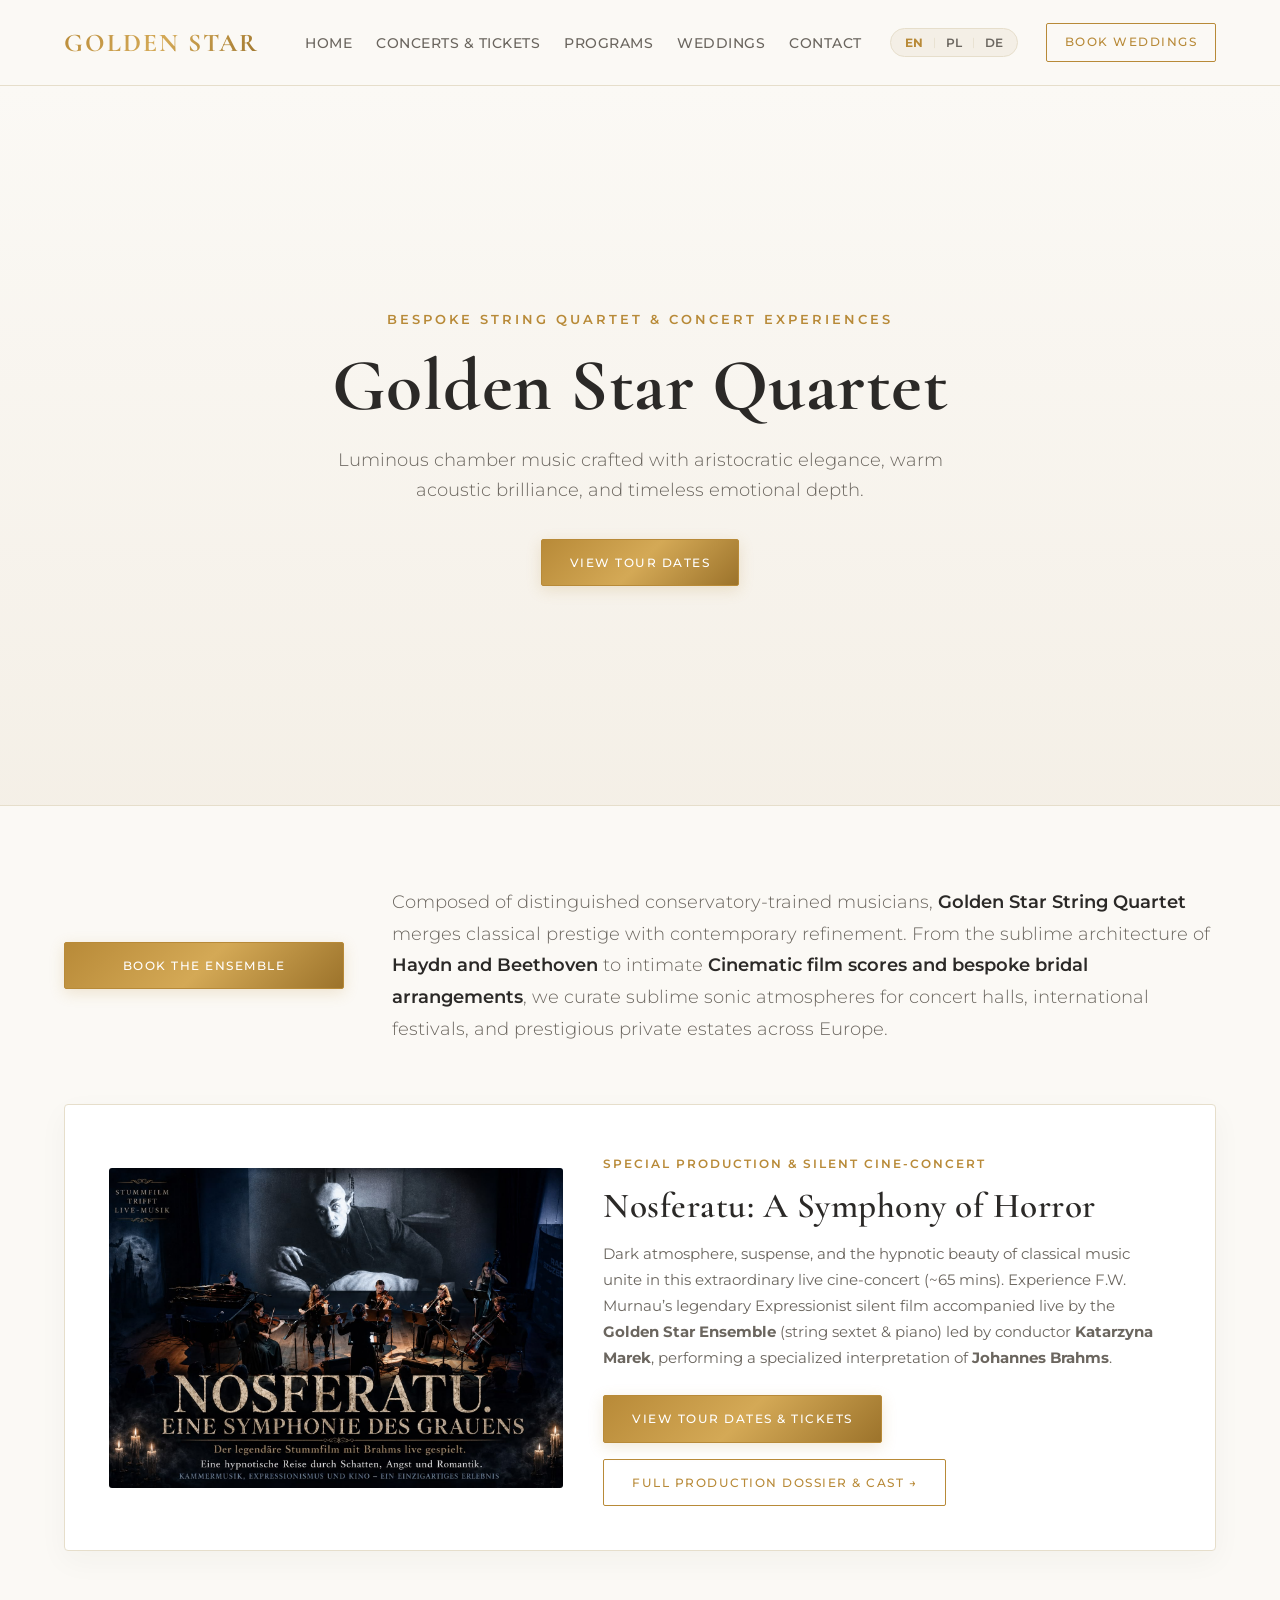
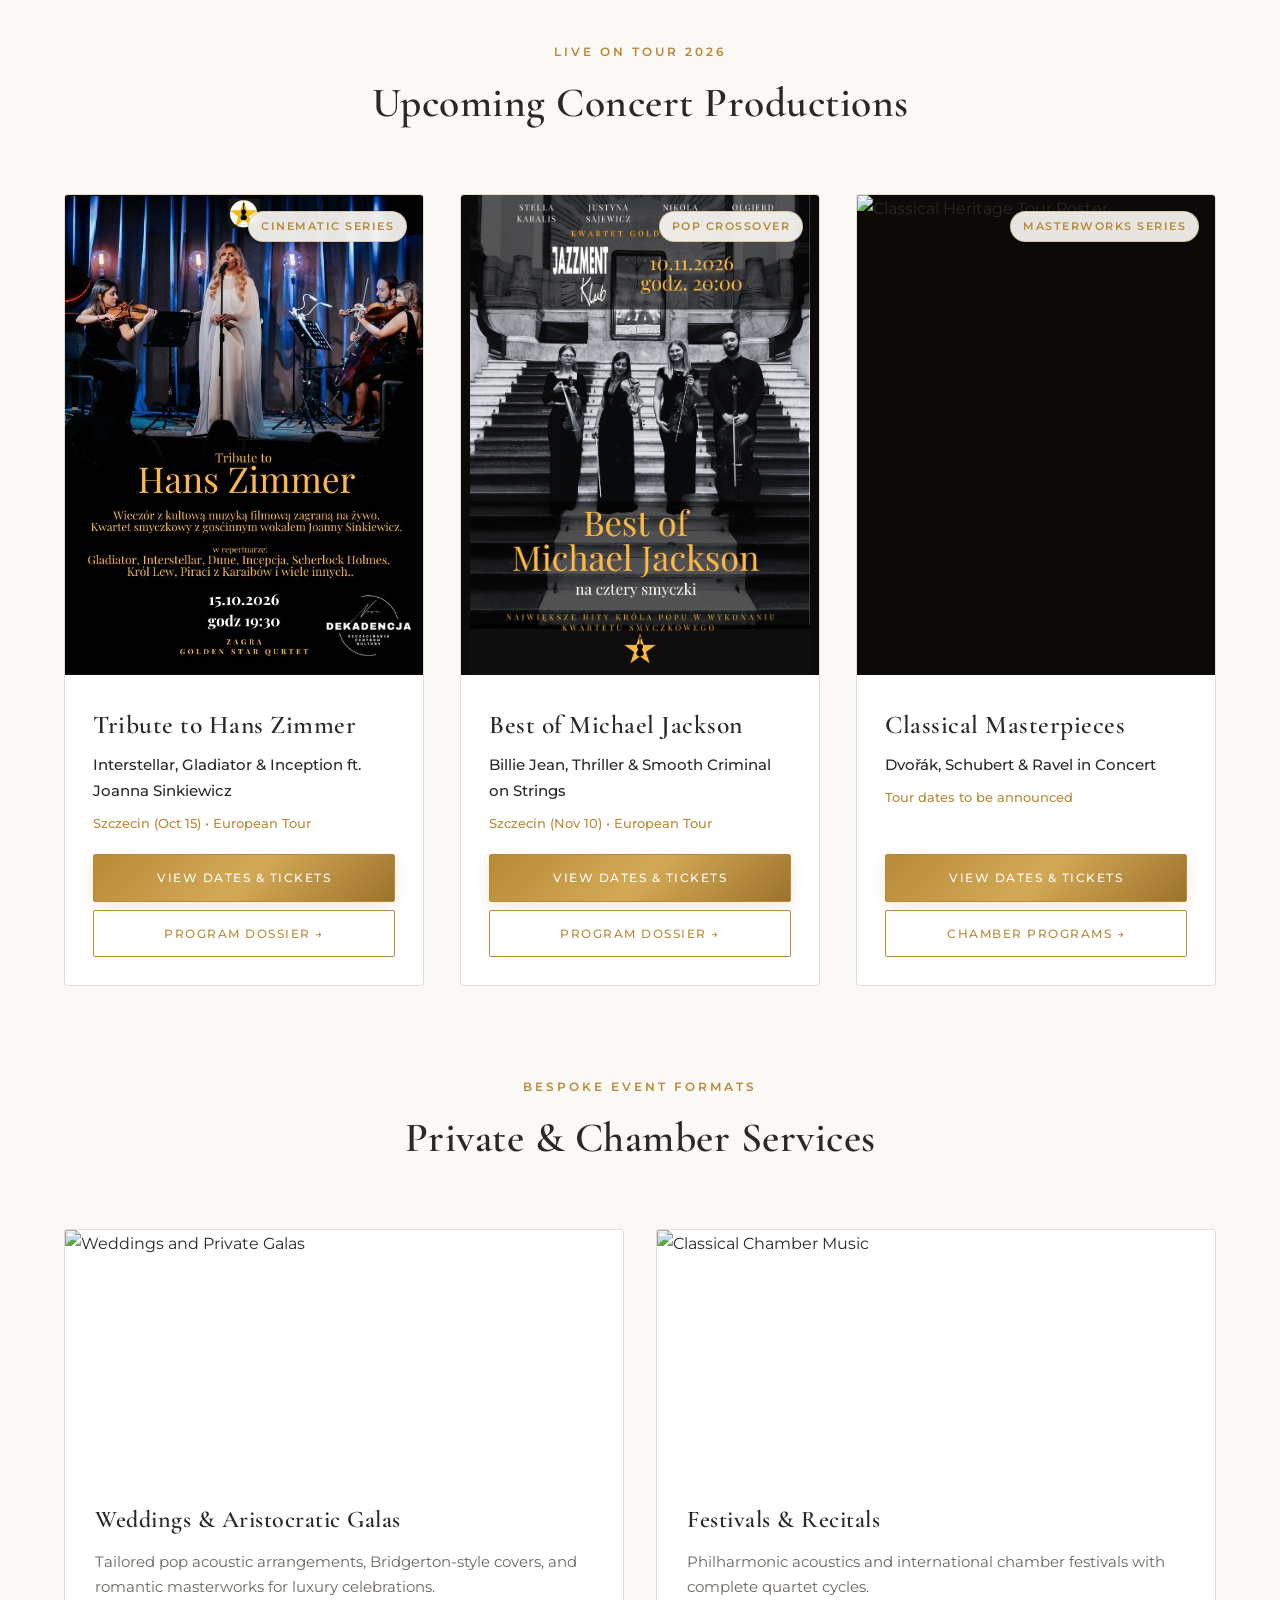
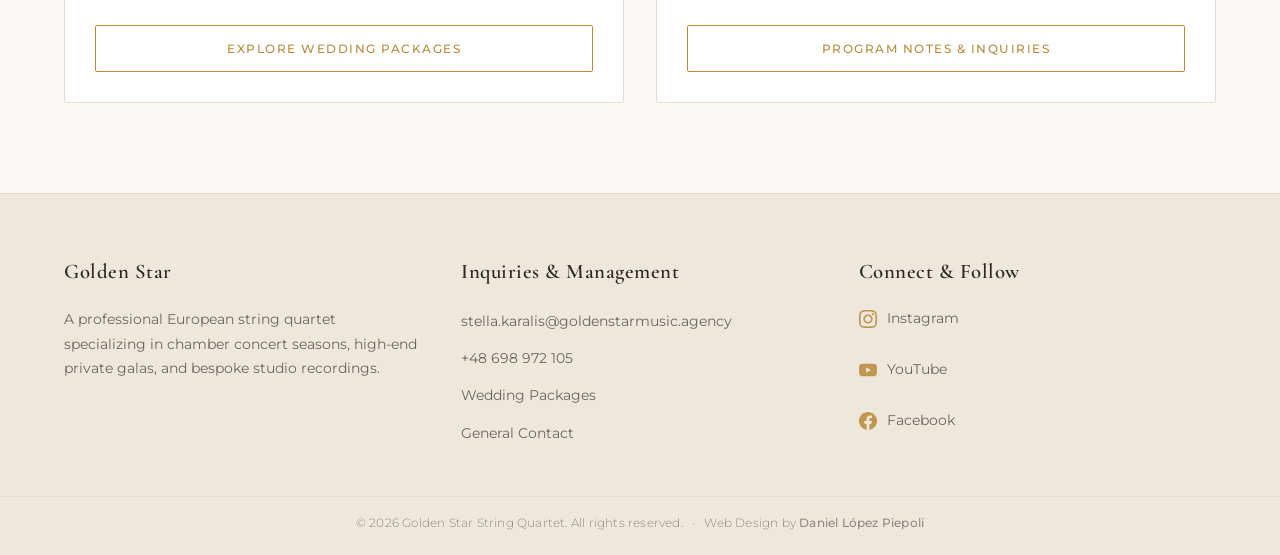
==== commit 36e79f8e: "feat: complete multipage architecture (services, about, contact, philosophy, faq, legal) and full i1" ====
--- a/index.html
+++ b/index.html
@@ -146,7 +146,7 @@
             <div>
               <h3>Classical Masterpieces</h3>
               <p class="poster-subtitle">Dvořák, Schubert & Ravel in Concert</p>
-              <p class="poster-meta">Munich (Nov 05) • Vienna (Nov 19)</p>
+              <p class="poster-meta">Tour dates to be announced</p>
             </div>
             <div style="display: flex; flex-direction: column; gap: 8px;">
               <a href="tour-dates.html?tour=classical" class="btn btn-gold btn-full">View Dates & Tickets</a>
@@ -202,7 +202,8 @@
       <div class="footer-col">
         <h4>Inquiries & Management</h4>
         <ul>
-          <li><a href="mailto:gsmusictrio@gmail.com">gsmusictrio@gmail.com</a></li>
+          <li><a href="mailto:stella.karalis@goldenstarmusic.agency">stella.karalis@goldenstarmusic.agency</a></li>
+          <li><a href="tel:+48698972105">+48 698 972 105</a></li>
           <li><a href="weddings.html">Wedding Packages</a></li>
           <li><a href="contact.html">General Contact</a></li>
         </ul>
--- a/styles.css
+++ b/styles.css
@@ -1195,16 +1195,17 @@
   background-color: var(--bg-surface-alt);
 }
 
+/* Altura máxima generosa para que quepa todo el texto en cualquier móvil */
 .city-accordion-item.active .city-accordion-body {
-  max-height: 400px;
+  max-height: 900px;
   border-top: 1px solid var(--border-subtle);
 }
 
 .venue-info-grid {
-  padding: 28px;
+  padding: 24px 28px;
   display: grid;
   grid-template-columns: 1.4fr 1fr;
-  gap: 30px;
+  gap: 24px;
   align-items: center;
 }
 
@@ -1243,6 +1244,34 @@
 
 .city-accordion-item.filtered-out {
   display: none !important;
+}
+
+/* En pantallas de menos de 768px: pasa a 1 columna vertical limpia */
+@media (max-width: 768px) {
+  .city-accordion-header {
+    padding: 18px 16px;
+  }
+
+  .city-title-group {
+    gap: 12px;
+  }
+
+  .city-date {
+    min-width: unset;
+    font-size: 1.05rem;
+  }
+
+  .venue-info-grid {
+    grid-template-columns: 1fr;
+    padding: 20px 16px;
+    gap: 20px;
+  }
+
+  .ticket-action-box {
+    margin-top: 8px;
+    border-top: 1px dashed rgba(184, 138, 56, 0.25);
+    padding-top: 16px;
+  }
 }
 
 /* ================= WEDDING PAGE STYLES ================= */
@@ -1517,6 +1546,25 @@
   margin-top: 0;
   margin-bottom: 0;
   line-height: 1.6;
+}
+
+.direct-mail-note {
+  margin-top: 18px;
+  font-size: 0.85rem;
+  color: var(--text-muted);
+  text-align: center;
+  line-height: 1.5;
+}
+
+.direct-mail-note a {
+  color: var(--gold-primary);
+  font-weight: 600;
+  text-decoration: underline;
+  transition: var(--transition-smooth);
+}
+
+.direct-mail-note a:hover {
+  color: var(--gold-hover);
 }
 
 .wedding-form {
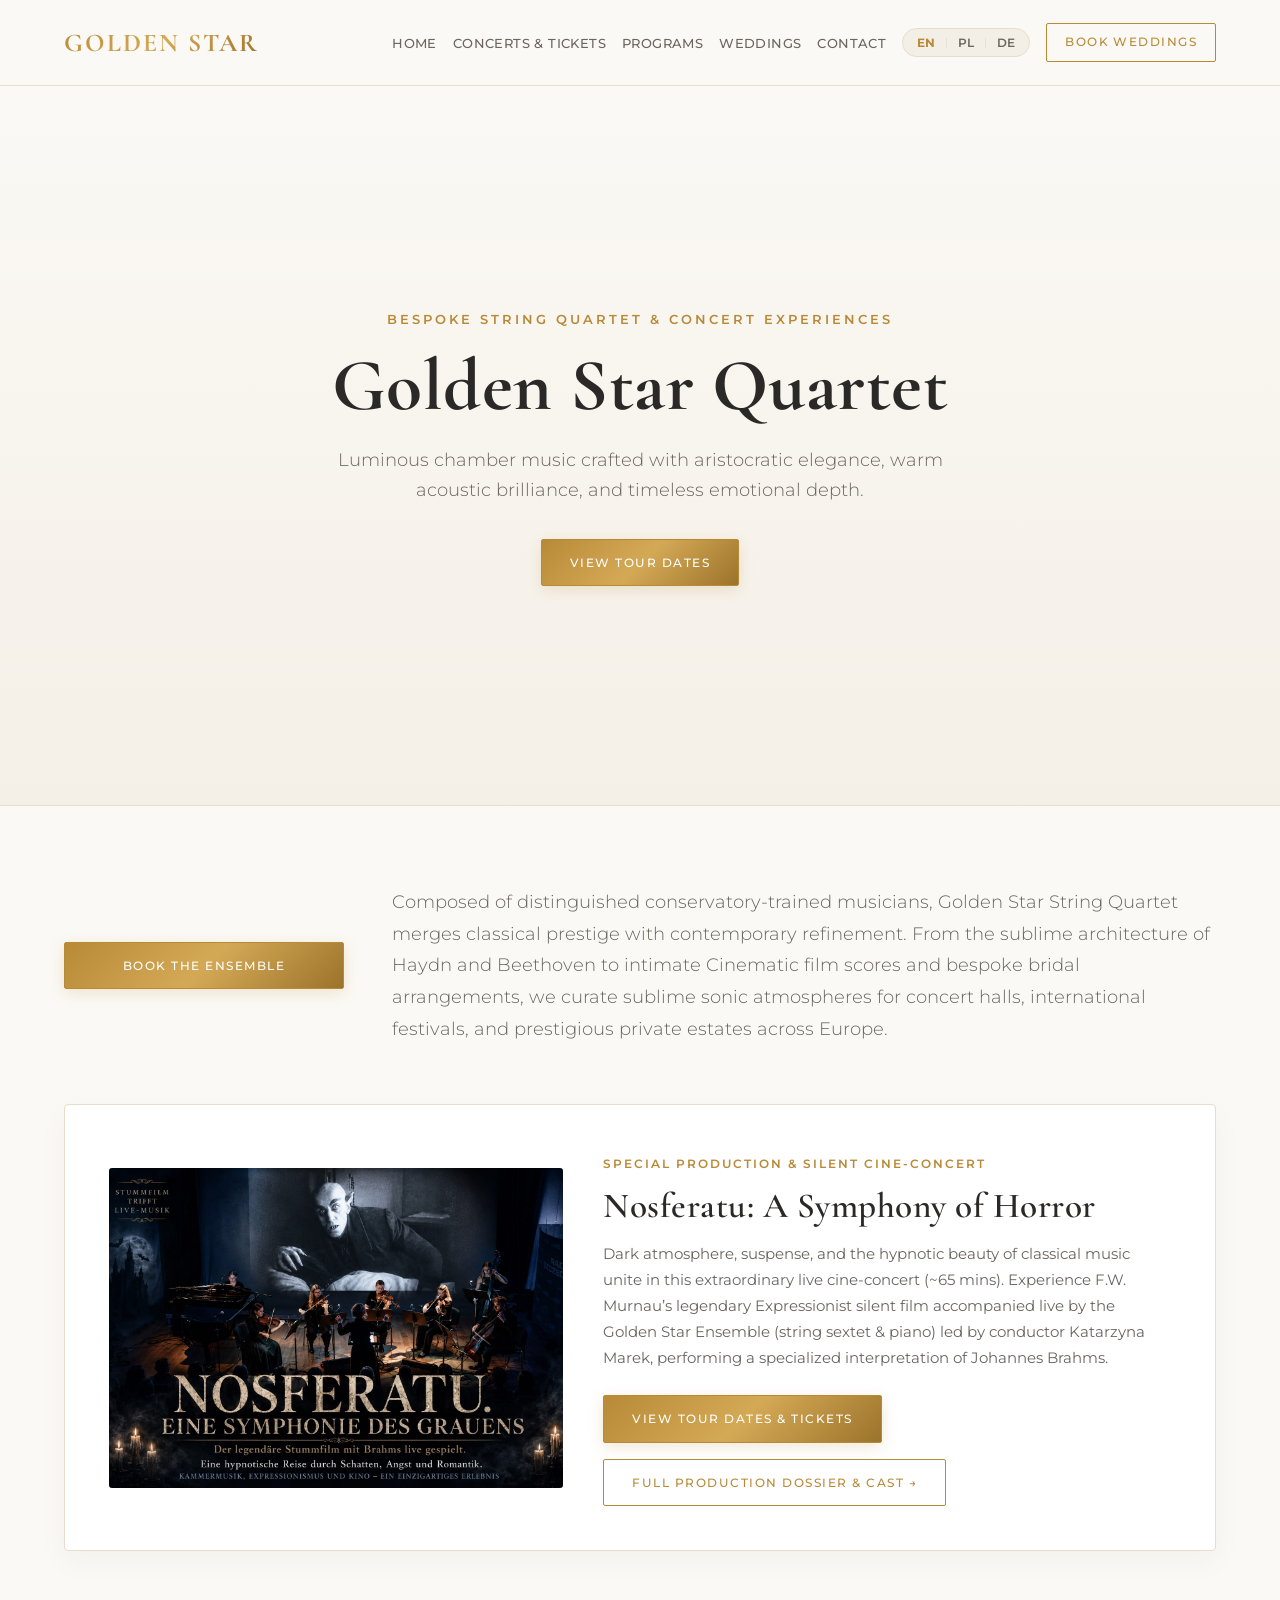
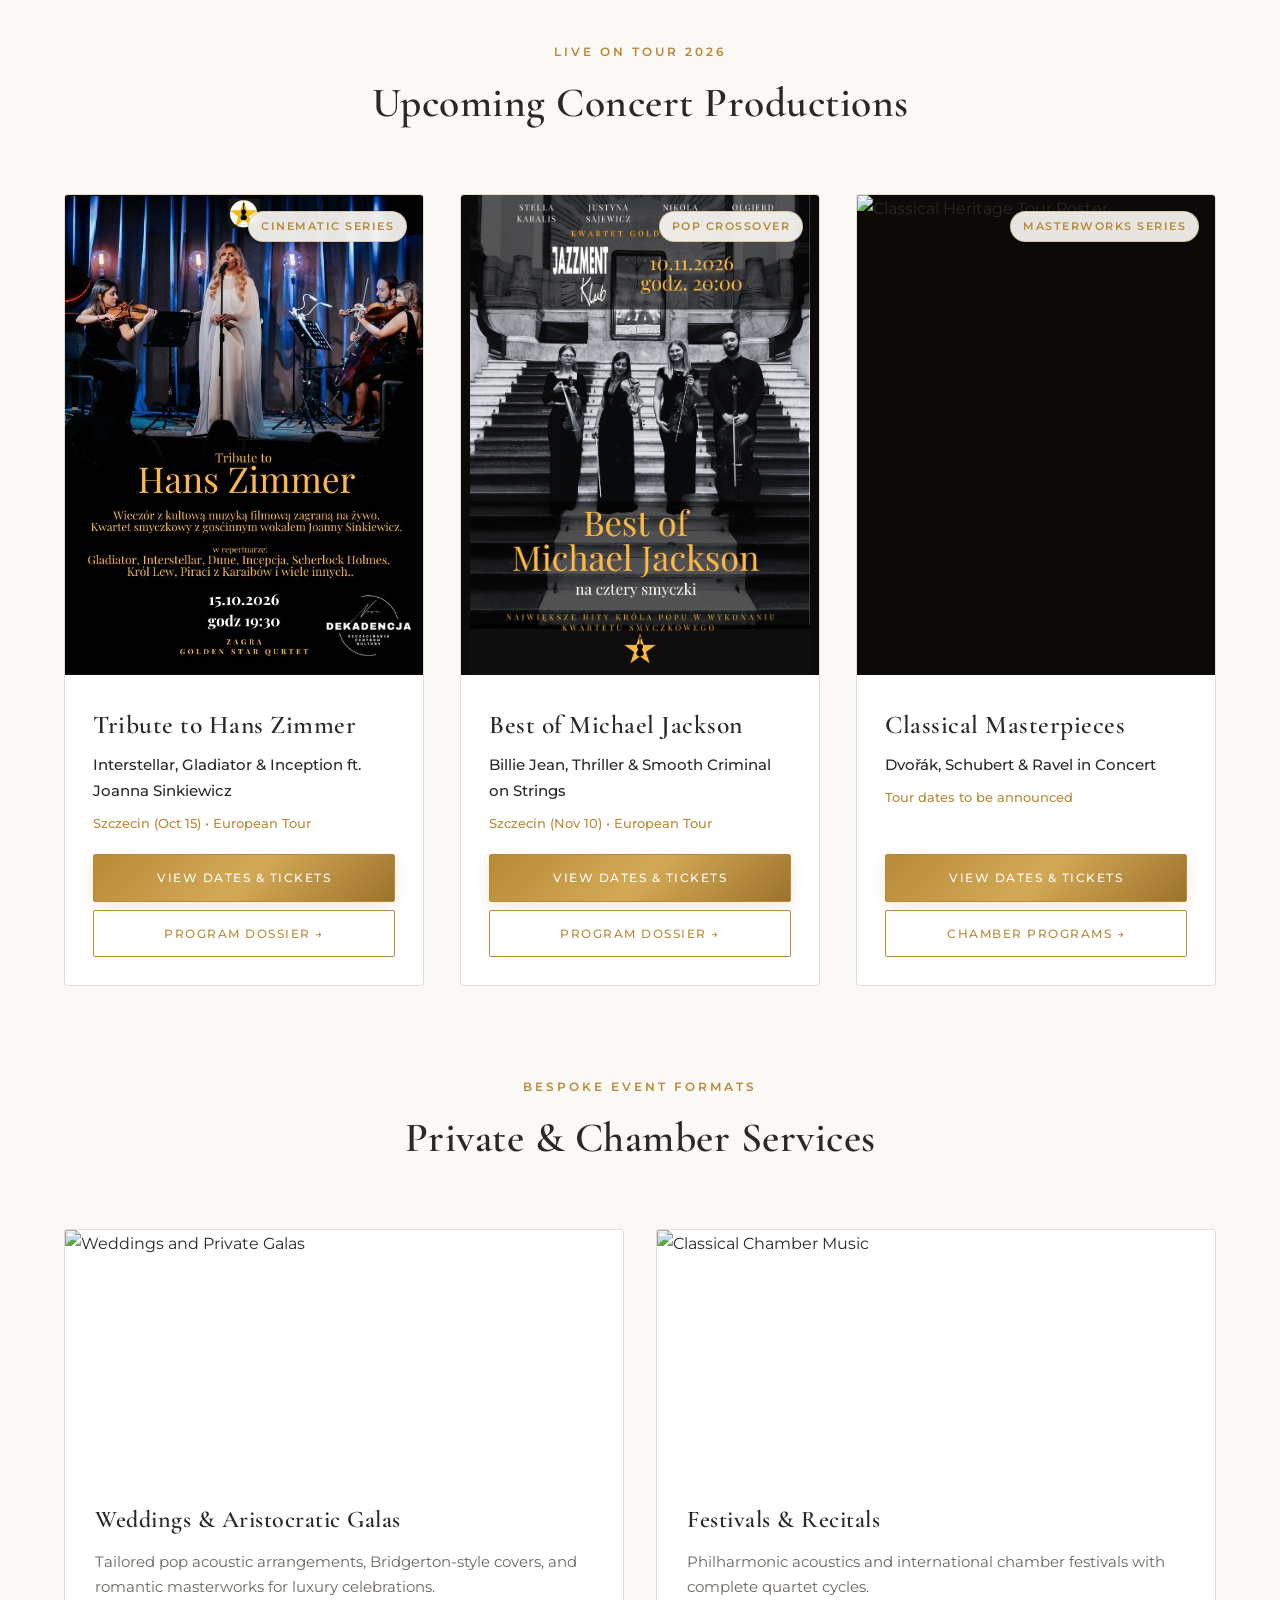
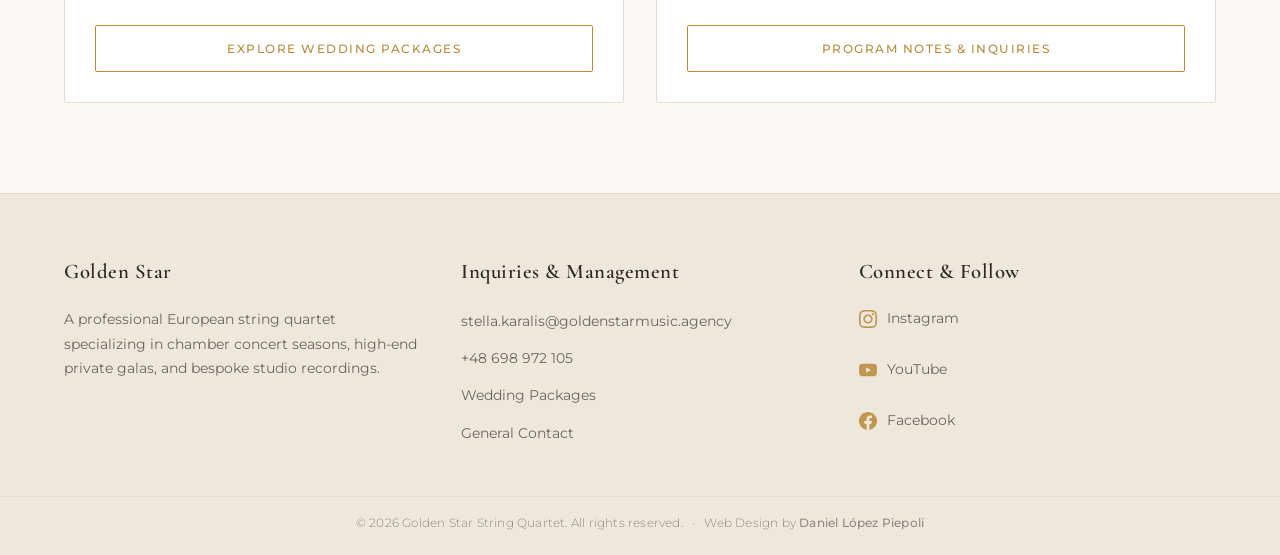
==== commit 8bf60826: "feat: complete multipage architecture (services, about, contact, philosophy, faq, legal) and full i1" ====
--- a/index.html
+++ b/index.html
@@ -28,11 +28,11 @@
 
       <nav class="nav-container" id="nav-container">
         <ul class="nav-links">
-          <li><a href="index.html" class="nav-link">Home</a></li>
-          <li><a href="tour-dates.html" class="nav-link">Concerts & Tickets</a></li>
-          <li><a href="programs.html" class="nav-link">Programs</a></li>
-          <li><a href="weddings.html" class="nav-link">Weddings</a></li>
-          <li><a href="contact.html" class="nav-link">Contact</a></li>
+          <li><a href="index.html" class="nav-link" data-i18n="nav_home">Home</a></li>
+          <li><a href="tour-dates.html" class="nav-link" data-i18n="nav_concerts">Concerts & Tickets</a></li>
+          <li><a href="programs.html" class="nav-link" data-i18n="nav_programs">Programs</a></li>
+          <li><a href="weddings.html" class="nav-link" data-i18n="nav_weddings">Weddings</a></li>
+          <li><a href="contact.html" class="nav-link" data-i18n="nav_contact">Contact</a></li>
         </ul>
 
         <!-- Language Selector -->
@@ -44,7 +44,7 @@
           <button class="lang-btn" data-lang="de">DE</button>
         </div>
 
-        <a href="weddings.html#wedding-inquiry" class="btn btn-outline btn-nav">Book Weddings</a>
+        <a href="weddings.html#wedding-inquiry" class="btn btn-outline btn-nav" data-i18n="btn_book_weddings">Book Weddings</a>
       </nav>
     </div>
   </header>
@@ -52,11 +52,11 @@
   <!-- HERO SECTION -->
   <section class="hero">
     <div class="container hero-content">
-      <span class="hero-tagline">Bespoke String Quartet & Concert Experiences</span>
-      <h1>Golden Star Quartet</h1>
-      <p>Luminous chamber music crafted with aristocratic elegance, warm acoustic brilliance, and timeless emotional depth.</p>        
+      <span class="hero-tagline" data-i18n="index_hero_tagline">Bespoke String Quartet & Concert Experiences</span>
+      <h1 data-i18n="index_hero_title">Golden Star Quartet</h1>
+      <p data-i18n="index_hero_desc">Luminous chamber music crafted with aristocratic elegance, warm acoustic brilliance, and timeless emotional depth.</p>        
       <div class="hero-buttons" style="justify-content: center;">
-        <a href="tour-dates.html" class="btn btn-gold">View Tour Dates</a>
+        <a href="tour-dates.html" class="btn btn-gold" data-i18n="btn_view_dates">View Tour Dates</a>
       </div>
     </div>
   </section>
@@ -66,10 +66,10 @@
     <!-- INTRO SECTION (2 COLUMNAS: BOTÓN A LA IZQUIERDA + TEXTO A LA DERECHA) -->
     <section id="about" class="intro-grid">
       <div class="intro-cta">
-        <a href="contact.html" class="btn btn-gold btn-full">Book the Ensemble</a>
+        <a href="contact.html" class="btn btn-gold btn-full" data-i18n="index_intro_btn_book">Book the Ensemble</a>
       </div>
       <div class="intro-text">
-        <p>
+        <p data-i18n="index_intro_text">
           Composed of distinguished conservatory-trained musicians, <strong>Golden Star String Quartet</strong> merges classical prestige with contemporary refinement. From the sublime architecture of <strong>Haydn and Beethoven</strong> to intimate <strong>Cinematic film scores and bespoke bridal arrangements</strong>, we curate sublime sonic atmospheres for concert halls, international festivals, and prestigious private estates across Europe.
         </p>
       </div>
@@ -83,14 +83,14 @@
         </a>
       </div>
       <div class="featured-content">
-        <span class="badge">Special Production & Silent Cine-Concert</span>
-        <h2>Nosferatu: A Symphony of Horror</h2>
-        <p>
+        <span class="badge" data-i18n="index_nosferatu_badge">Special Production & Silent Cine-Concert</span>
+        <h2 data-i18n="index_nosferatu_title">Nosferatu: A Symphony of Horror</h2>
+        <p data-i18n="index_nosferatu_desc">
           Dark atmosphere, suspense, and the hypnotic beauty of classical music unite in this extraordinary live cine-concert (~65 mins). Experience F.W. Murnau’s legendary Expressionist silent film accompanied live by the <strong>Golden Star Ensemble</strong> (string sextet & piano) led by conductor <strong>Katarzyna Marek</strong>, performing a specialized interpretation of <strong>Johannes Brahms</strong>.
         </p>
         <div style="display: flex; gap: 16px; flex-wrap: wrap;">
-          <a href="tour-dates.html?tour=nosferatu" class="btn btn-gold">View Tour Dates & Tickets</a>
-          <a href="nosferatu.html" class="btn btn-outline">Full Production Dossier & Cast →</a>
+          <a href="tour-dates.html?tour=nosferatu" class="btn btn-gold" data-i18n="index_nosferatu_btn_dates">View Tour Dates & Tickets</a>
+          <a href="nosferatu.html" class="btn btn-outline" data-i18n="index_nosferatu_btn_dossier">Full Production Dossier & Cast →</a>
         </div>
       </div>
     </section>
@@ -98,59 +98,59 @@
     <!-- SECCIÓN: PÓSTERES DE CONCIERTOS & GIRA (CARTELERA COMPLETA SIN CORTES) -->
     <section id="concerts" class="section-container">
       <div class="section-title">
-        <span>Live On Tour 2026</span>
-        <h2>Upcoming Concert Productions</h2>
+        <span data-i18n="index_posters_uptitle">Live On Tour 2026</span>
+        <h2 data-i18n="index_posters_main_title">Upcoming Concert Productions</h2>
       </div>
 
       <div class="posters-grid">
         
         <!-- Poster 1: Tribute to Hans Zimmer -->
         <div class="poster-card">
-          <div class="poster-badge">Cinematic Series</div>
+          <div class="poster-badge" data-i18n="index_p1_badge">Cinematic Series</div>
           <img src="assets/hans-zimmer-poster.jpg" onerror="this.src='https://images.unsplash.com/photo-1514525253161-7a46d19cd819?auto=format&fit=crop&w=700&q=80'" alt="Tribute to Hans Zimmer Poster">
           <div class="poster-info">
             <div>
-              <h3>Tribute to Hans Zimmer</h3>
-              <p class="poster-subtitle">Interstellar, Gladiator & Inception ft. Joanna Sinkiewicz</p>
-              <p class="poster-meta">Szczecin (Oct 15) • European Tour</p>
+              <h3 data-i18n="index_p1_title">Tribute to Hans Zimmer</h3>
+              <p class="poster-subtitle" data-i18n="index_p1_subtitle">Interstellar, Gladiator & Inception ft. Joanna Sinkiewicz</p>
+              <p class="poster-meta" data-i18n="index_p1_meta">Szczecin (Oct 15) • European Tour</p>
             </div>
             <div style="display: flex; flex-direction: column; gap: 8px;">
-              <a href="tour-dates.html?tour=soundtracks" class="btn btn-gold btn-full">View Dates & Tickets</a>
-              <a href="hans-zimmer.html" class="btn btn-outline btn-full">Program Dossier →</a>
+              <a href="tour-dates.html?tour=soundtracks" class="btn btn-gold btn-full" data-i18n="index_btn_view_dates_tickets">View Dates & Tickets</a>
+              <a href="hans-zimmer.html" class="btn btn-outline btn-full" data-i18n="index_p1_btn_dossier">Program Dossier →</a>
             </div>
           </div>
         </div>
 
         <!-- Poster 2: Best of Michael Jackson -->
         <div class="poster-card">
-          <div class="poster-badge">Pop Crossover</div>
+          <div class="poster-badge" data-i18n="index_p2_badge">Pop Crossover</div>
           <img src="assets/michael-jackson-poster.jpg" onerror="this.src='https://images.unsplash.com/photo-1470225620780-dba8ba36b745?auto=format&fit=crop&w=700&q=80'" alt="Best of Michael Jackson Poster">
           <div class="poster-info">
             <div>
-              <h3>Best of Michael Jackson</h3>
-              <p class="poster-subtitle">Billie Jean, Thriller & Smooth Criminal on Strings</p>
-              <p class="poster-meta">Szczecin (Nov 10) • European Tour</p>
+              <h3 data-i18n="index_p2_title">Best of Michael Jackson</h3>
+              <p class="poster-subtitle" data-i18n="index_p2_subtitle">Billie Jean, Thriller & Smooth Criminal on Strings</p>
+              <p class="poster-meta" data-i18n="index_p2_meta">Szczecin (Nov 10) • European Tour</p>
             </div>
             <div style="display: flex; flex-direction: column; gap: 8px;">
-              <a href="tour-dates.html?tour=soundtracks" class="btn btn-gold btn-full">View Dates & Tickets</a>
-              <a href="michael-jackson.html" class="btn btn-outline btn-full">Program Dossier →</a>
+              <a href="tour-dates.html?tour=soundtracks" class="btn btn-gold btn-full" data-i18n="index_btn_view_dates_tickets">View Dates & Tickets</a>
+              <a href="michael-jackson.html" class="btn btn-outline btn-full" data-i18n="index_p2_btn_dossier">Program Dossier →</a>
             </div>
           </div>
         </div>
 
         <!-- Poster 3: Classical Masterpieces -->
         <div class="poster-card">
-          <div class="poster-badge">Masterworks Series</div>
+          <div class="poster-badge" data-i18n="index_p3_badge">Masterworks Series</div>
           <img src="https://images.unsplash.com/photo-1465847899084-d164df4dedc6?auto=format&fit=crop&w=700&q=80" alt="Classical Heritage Tour Poster">
           <div class="poster-info">
             <div>
-              <h3>Classical Masterpieces</h3>
-              <p class="poster-subtitle">Dvořák, Schubert & Ravel in Concert</p>
-              <p class="poster-meta">Tour dates to be announced</p>
+              <h3 data-i18n="index_p3_title">Classical Masterpieces</h3>
+              <p class="poster-subtitle" data-i18n="index_p3_subtitle">Dvořák, Schubert & Ravel in Concert</p>
+              <p class="poster-meta" data-i18n="index_p3_meta">Tour dates to be announced</p>
             </div>
             <div style="display: flex; flex-direction: column; gap: 8px;">
-              <a href="tour-dates.html?tour=classical" class="btn btn-gold btn-full">View Dates & Tickets</a>
-              <a href="programs.html" class="btn btn-outline btn-full">Chamber Programs →</a>
+              <a href="tour-dates.html?tour=classical" class="btn btn-gold btn-full" data-i18n="index_btn_view_dates_tickets">View Dates & Tickets</a>
+              <a href="programs.html" class="btn btn-outline btn-full" data-i18n="index_p3_btn_programs">Chamber Programs →</a>
             </div>
           </div>
         </div>
@@ -161,8 +161,8 @@
     <!-- PROGRAMAS GENERALES / CONTRATACIÓN -->
     <section id="programs" class="section-container">
       <div class="section-title">
-        <span>Bespoke Event Formats</span>
-        <h2>Private & Chamber Services</h2>
+        <span data-i18n="index_services_uptitle">Bespoke Event Formats</span>
+        <h2 data-i18n="index_services_main_title">Private & Chamber Services</h2>
       </div>
 
       <div class="card-grid">
@@ -170,10 +170,10 @@
           <img src="https://images.unsplash.com/photo-1519741497674-611481863552?auto=format&fit=crop&w=600&q=80" alt="Weddings and Private Galas">
           <div class="card-body">
             <div>
-              <h3>Weddings & Aristocratic Galas</h3>
-              <p>Tailored pop acoustic arrangements, Bridgerton-style covers, and romantic masterworks for luxury celebrations.</p>
-            </div>
-            <a href="weddings.html" class="btn btn-outline">Explore Wedding Packages</a>
+              <h3 data-i18n="index_service1_title">Weddings & Aristocratic Galas</h3>
+              <p data-i18n="index_service1_desc">Tailored pop acoustic arrangements, Bridgerton-style covers, and romantic masterworks for luxury celebrations.</p>
+            </div>
+            <a href="weddings.html" class="btn btn-outline" data-i18n="index_service1_btn">Explore Wedding Packages</a>
           </div>
         </article>
 
@@ -181,10 +181,10 @@
           <img src="https://images.unsplash.com/photo-1520523839898-507128ef54a8?auto=format&fit=crop&w=600&q=80" alt="Classical Chamber Music">
           <div class="card-body">
             <div>
-              <h3>Festivals & Recitals</h3>
-              <p>Philharmonic acoustics and international chamber festivals with complete quartet cycles.</p>
-            </div>
-            <a href="contact.html" class="btn btn-outline">Program Notes & Inquiries</a>
+              <h3 data-i18n="index_service2_title">Festivals & Recitals</h3>
+              <p data-i18n="index_service2_desc">Philharmonic acoustics and international chamber festivals with complete quartet cycles.</p>
+            </div>
+            <a href="contact.html" class="btn btn-outline" data-i18n="index_service2_btn">Program Notes & Inquiries</a>
           </div>
         </article>
       </div>
@@ -197,41 +197,35 @@
     <div class="container footer-content">
       <div class="footer-col">
         <h4>Golden Star</h4>
-        <p>A professional European string quartet specializing in chamber concert seasons, high-end private galas, and bespoke studio recordings.</p>
+        <p data-i18n="footer_tagline">A professional European string quartet specializing in chamber concert seasons, high-end private galas, and bespoke studio recordings.</p>
       </div>
       <div class="footer-col">
-        <h4>Inquiries & Management</h4>
+        <h4 data-i18n="footer_inquiries_title">Inquiries & Management</h4>
         <ul>
           <li><a href="mailto:stella.karalis@goldenstarmusic.agency">stella.karalis@goldenstarmusic.agency</a></li>
           <li><a href="tel:+48698972105">+48 698 972 105</a></li>
-          <li><a href="weddings.html">Wedding Packages</a></li>
-          <li><a href="contact.html">General Contact</a></li>
+          <li><a href="weddings.html" data-i18n="footer_link_packages">Wedding Packages</a></li>
+          <li><a href="contact.html" data-i18n="footer_link_contact">General Contact</a></li>
         </ul>
       </div>
       <div class="footer-col">
-        <h4>Connect & Follow</h4>
+        <h4 data-i18n="footer_connect_title">Connect & Follow</h4>
         <ul class="social-links-list">
           <li>
             <a href="https://www.instagram.com/golden.star.quartet?igsh=MTdlNHd3OGw3M2x0dw==" target="_blank" rel="noopener noreferrer" class="social-link-item">
-              <svg class="social-icon" viewBox="0 0 24 24" width="18" height="18" fill="currentColor">
-                <path d="M12 2.163c3.204 0 3.584.012 4.85.07 3.252.148 4.771 1.691 4.919 4.919.058 1.265.069 1.645.069 4.849 0 3.205-.012 3.584-.069 4.849-.149 3.225-1.664 4.771-4.919 4.919-1.266.058-1.644.07-4.85.07-3.204 0-3.584-.012-4.849-.07-3.26-.149-4.771-1.699-4.919-4.92-.058-1.265-.07-1.644-.07-4.849 0-3.204.013-3.583.07-4.849.149-3.227 1.664-4.771 4.919-4.919 1.266-.057 1.645-.069 4.849-.069zm0-2.163c-3.259 0-3.667.014-4.947.072-4.358.2-6.78 2.618-6.98 6.98-.059 1.281-.073 1.689-.073 4.948 0 3.259.014 3.668.072 4.948.2 4.358 2.618 6.78 6.98 6.98 1.281.058 1.689.072 4.948.072 3.259 0 3.668-.014 4.948-.072 4.354-.2 6.782-2.618 6.979-6.98.059-1.28.073-1.689.073-4.948 0-3.259-.014-3.667-.072-4.947-.196-4.354-2.617-6.78-6.979-6.98-1.281-.059-1.69-.073-4.949-.073zm0 5.838c-3.403 0-6.162 2.759-6.162 6.162s2.759 6.163 6.162 6.163 6.162-2.759 6.162-6.163c0-3.403-2.759-6.162-6.162-6.162zm0 10.162c-2.209 0-4-1.79-4-4 0-2.209 1.791-4 4-4s4 1.791 4 4c0 2.21-1.791 4-4 4zm6.406-11.845c-.796 0-1.441.645-1.441 1.44s.645 1.44 1.441 1.44c.795 0 1.439-.645 1.439-1.44s-.644-1.44-1.439-1.44z"/>
-              </svg>
+              <svg class="social-icon" viewBox="0 0 24 24" width="18" height="18" fill="currentColor"><path d="M12 2.163c3.204 0 3.584.012 4.85.07 3.252.148 4.771 1.691 4.919 4.919.058 1.265.069 1.645.069 4.849 0 3.205-.012 3.584-.069 4.849-.149 3.225-1.664 4.771-4.919 4.919-1.266.058-1.644.07-4.85.07-3.204 0-3.584-.012-4.849-.07-3.26-.149-4.771-1.699-4.919-4.92-.058-1.265-.07-1.644-.07-4.849 0-3.204.013-3.583.07-4.849.149-3.227 1.664-4.771 4.919-4.919 1.266-.057 1.645-.069 4.849-.069zm0-2.163c-3.259 0-3.667.014-4.947.072-4.358.2-6.78 2.618-6.98 6.98-.059 1.281-.073 1.689-.073 4.948 0 3.259.014 3.668.072 4.948.2 4.358 2.618 6.78 6.98 6.98 1.281.058 1.689.072 4.948.072 3.259 0 3.668-.014 4.948-.072 4.354-.2 6.782-2.618 6.979-6.98.059-1.28.073-1.689.073-4.948 0-3.259-.014-3.667-.072-4.947-.196-4.354-2.617-6.78-6.979-6.98-1.281-.059-1.69-.073-4.949-.073zm0 5.838c-3.403 0-6.162 2.759-6.162 6.162s2.759 6.163 6.162 6.163 6.162-2.759 6.162-6.163c0-3.403-2.759-6.162-6.162-6.162zm0 10.162c-2.209 0-4-1.79-4-4 0-2.209 1.791-4 4-4s4 1.791 4 4c0 2.21-1.791 4-4 4zm6.406-11.845c-.796 0-1.441.645-1.441 1.44s.645 1.44 1.441 1.44c.795 0 1.439-.645 1.439-1.44s-.644-1.44-1.439-1.44z"/></svg>
               <span>Instagram</span>
             </a>
           </li>
           <li>
             <a href="https://youtube.com/@goldenstarmusic9558?si=VsHqpjnXFXoA_g_7" target="_blank" rel="noopener noreferrer" class="social-link-item">
-              <svg class="social-icon" viewBox="0 0 24 24" width="18" height="18" fill="currentColor">
-                <path d="M23.498 6.186a3.016 3.016 0 0 0-2.122-2.136C19.505 3.545 12 3.545 12 3.545s-7.505 0-9.377.505A3.017 3.017 0 0 0 .502 6.186C0 8.07 0 12 0 12s0 3.93.502 5.814a3.016 3.016 0 0 0 2.122 2.136c1.871.505 9.376.505 9.376.505s7.505 0 9.377-.505a3.015 3.015 0 0 0 2.122-2.136C24 15.93 24 12 24 12s0-3.93-.502-5.814zM9.545 15.568V8.432L15.818 12l-6.273 3.568z"/>
-              </svg>
+              <svg class="social-icon" viewBox="0 0 24 24" width="18" height="18" fill="currentColor"><path d="M23.498 6.186a3.016 3.016 0 0 0-2.122-2.136C19.505 3.545 12 3.545 12 3.545s-7.505 0-9.377.505A3.017 3.017 0 0 0 .502 6.186C0 8.07 0 12 0 12s0 3.93.502 5.814a3.016 3.016 0 0 0 2.122 2.136c1.871.505 9.376.505 9.376.505s7.505 0 9.377-.505a3.015 3.015 0 0 0 2.122-2.136C24 15.93 24 12 24 12s0-3.93-.502-5.814zM9.545 15.568V8.432L15.818 12l-6.273 3.568z"/></svg>
               <span>YouTube</span>
             </a>
           </li>
           <li>
             <a href="https://www.facebook.com/Golden.Star.Music.Poland/" target="_blank" rel="noopener noreferrer" class="social-link-item">
-              <svg class="social-icon" viewBox="0 0 24 24" width="18" height="18" fill="currentColor">
-                <path d="M24 12.073c0-6.627-5.373-12-12-12s-12 5.373-12 12c0 5.99 4.388 10.954 10.125 11.854v-8.385H7.078v-3.47h3.047V9.43c0-3.007 1.792-4.669 4.533-4.669 1.312 0 2.686.235 2.686.235v2.953H15.83c-1.491 0-1.956.925-1.956 1.874v2.25h3.328l-.532 3.47h-2.796v8.385C19.612 23.027 24 18.062 24 12.073z"/>
-              </svg>
+              <svg class="social-icon" viewBox="0 0 24 24" width="18" height="18" fill="currentColor"><path d="M24 12.073c0-6.627-5.373-12-12-12s-12 5.373-12 12c0 5.99 4.388 10.954 10.125 11.854v-8.385H7.078v-3.47h3.047V9.43c0-3.007 1.792-4.669 4.533-4.669 1.312 0 2.686.235 2.686.235v2.953H15.83c-1.491 0-1.956.925-1.956 1.874v2.25h3.328l-.532 3.47h-2.796v8.385C19.612 23.027 24 18.062 24 12.073z"/></svg>
               <span>Facebook</span>
             </a>
           </li>
@@ -239,9 +233,9 @@
       </div>
     </div>
     <div class="footer-bottom">
-      <span>&copy; 2026 Golden Star String Quartet. All rights reserved.</span>
+      <span data-i18n="footer_rights">© 2026 Golden Star String Quartet. All rights reserved.</span>
       <span class="footer-separator">•</span>
-      <span>Web Design by <a href="https://github.com/danielopezpiepoli" target="_blank" rel="noopener noreferrer" class="designer-name">Daniel López Piepoli</a></span>
+      <span><span data-i18n="footer_design_by">Web Design by</span> <a href="https://github.com/danielopezpiepoli" target="_blank" rel="noopener noreferrer" class="designer-name">Daniel López Piepoli</a></span>
     </div>
   </footer>
 
--- a/styles.css
+++ b/styles.css
@@ -79,6 +79,7 @@
   justify-content: space-between;
   align-items: center;
   height: 85px;
+  gap: 15px; /* Añade un respiro general entre el logo y la barra de navegación */
 }
 
 .nav-brand {
@@ -94,20 +95,22 @@
 .nav-container {
   display: flex;
   align-items: center;
-  gap: 28px;
+  gap: 16px; /* Reducido ligeramente de 28px a 16px para dar espacio holgado a los textos en alemán */
+  flex-wrap: nowrap;
 }
 
 .nav-links {
-  display: flex;
-  gap: 24px;
+  white-space: nowrap;
+  display: flex;
+  gap: 16px; /* Espaciado ajustado de forma armónica entre los enlaces del menú */
   list-style: none;
 }
 
 .nav-links a {
   color: var(--text-muted);
-  font-size: 0.85rem;
+  font-size: 0.8rem; /* Ligeramente más compacto (antes 0.85rem) para evitar desbordes en equipos de escritorio medianos */
   font-weight: 500;
-  letter-spacing: 0.5px;
+  letter-spacing: 0.4px;
   text-transform: uppercase;
   transition: var(--transition-smooth);
 }
@@ -218,6 +221,8 @@
 .btn-nav {
   padding: 8px 18px;
   font-size: 0.75rem;
+  white-space: nowrap;
+  letter-spacing: 0.12em;
 }
 
 .btn-full {
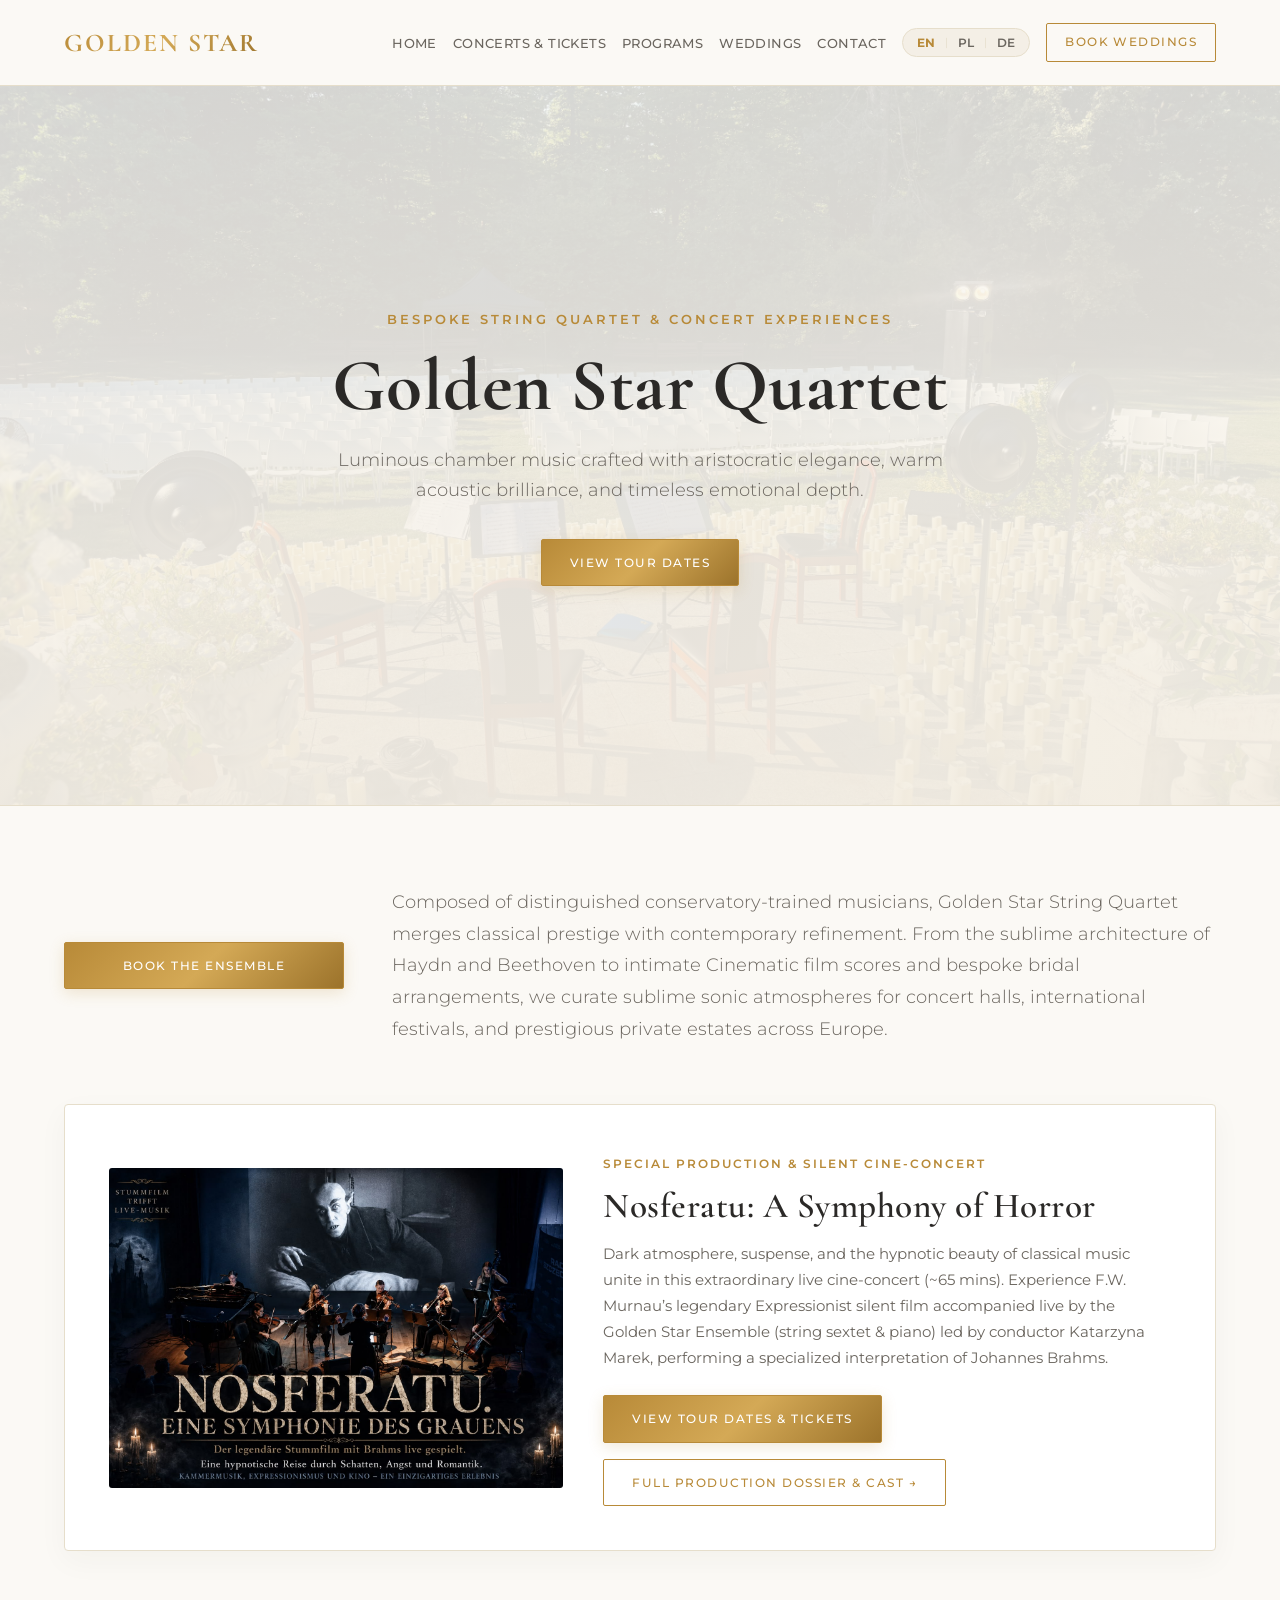
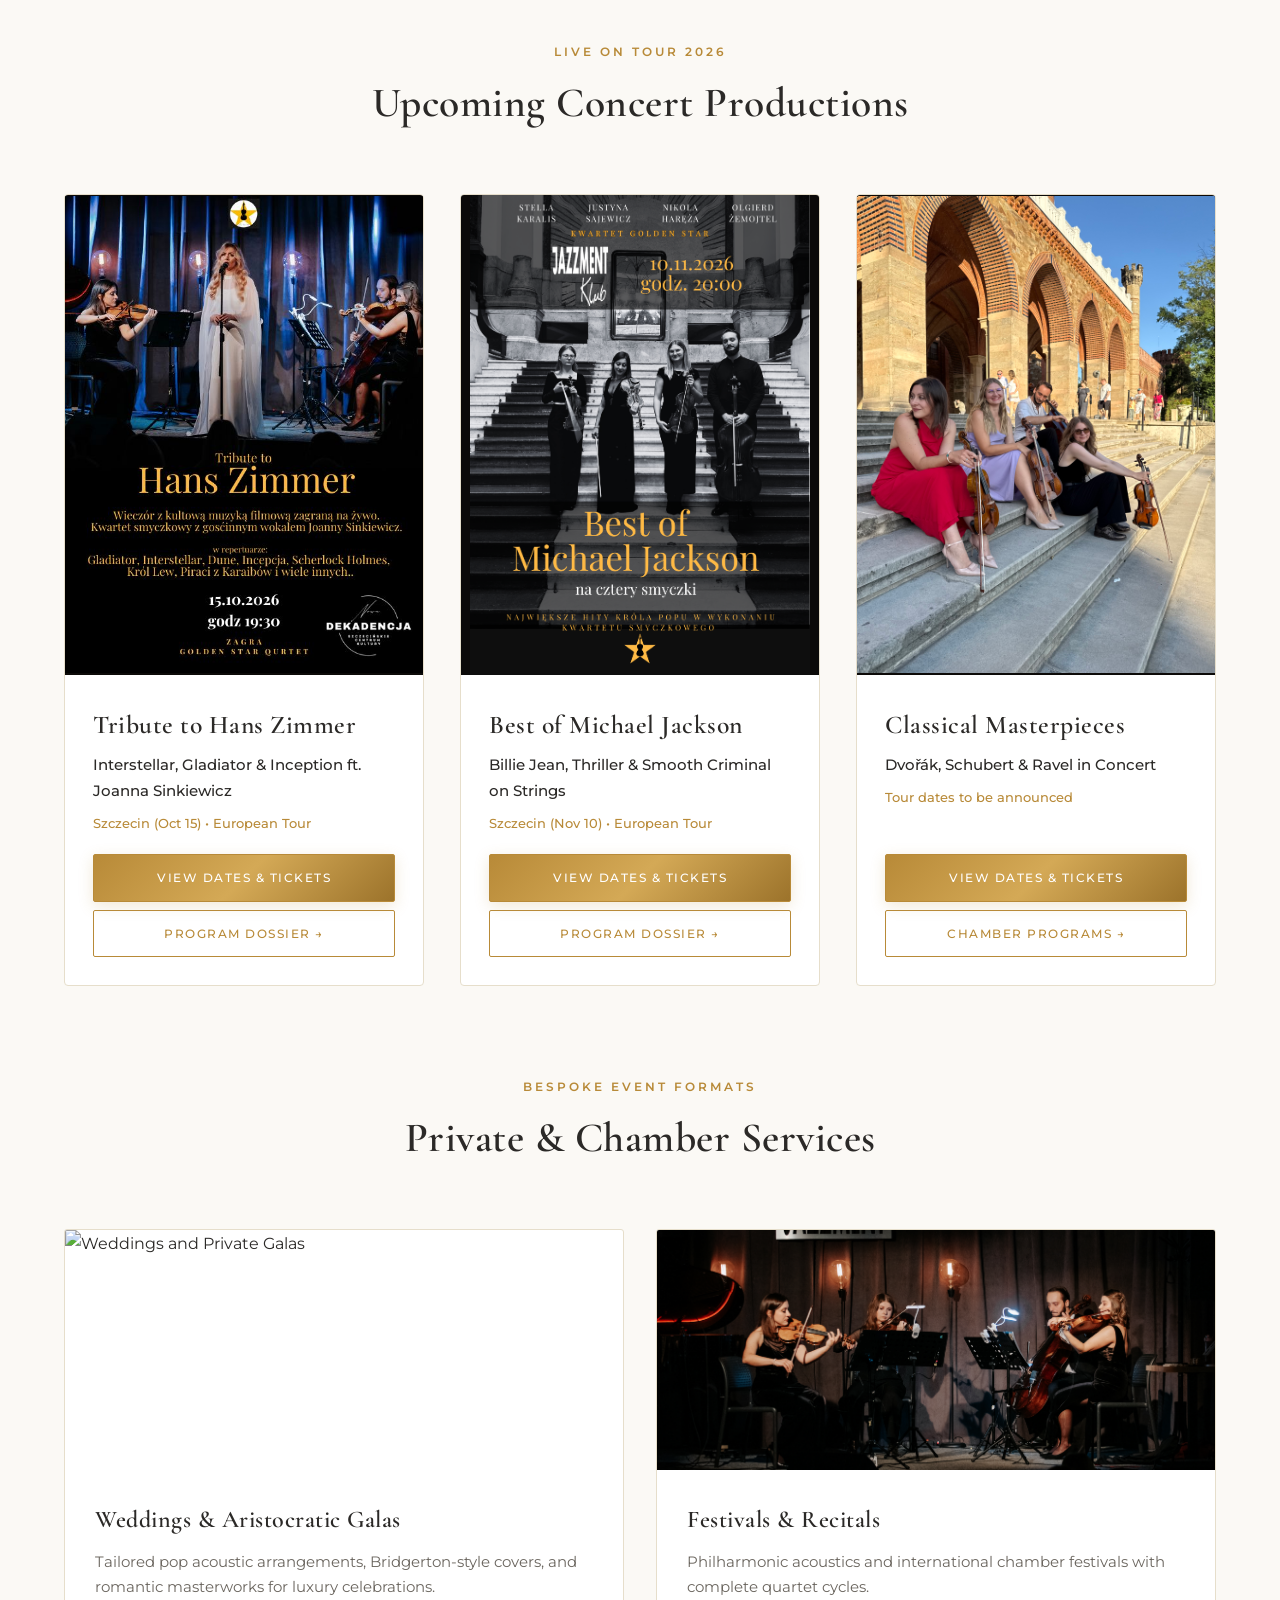
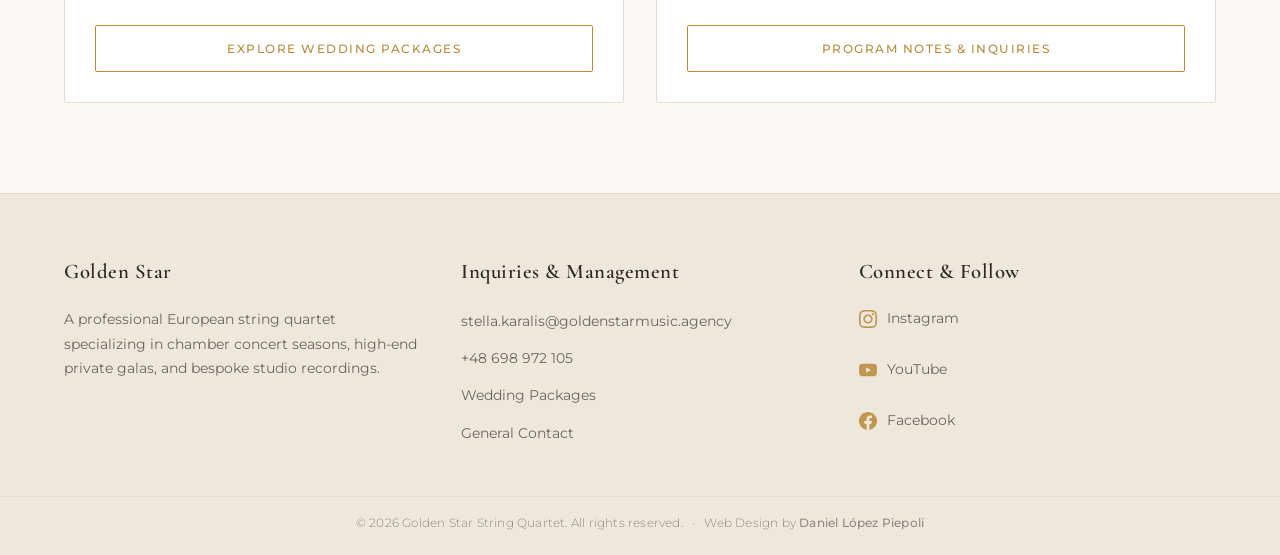
==== commit 5b661c5f: "feat: complete multipage architecture (datai18n, assets position)" ====
--- a/index.html
+++ b/index.html
@@ -12,6 +12,7 @@
   <link href="https://fonts.googleapis.com/css2?family=Cormorant+Garamond:ital,wght@0,400;0,600;0,700;1,400&family=Montserrat:wght@300;400;500;600&display=swap" rel="stylesheet">
 
   <link rel="stylesheet" href="styles.css">
+  <link rel="icon" type="image/jpeg" href="assets/favicon-goldenstar.jpg">
 </head>
 <body>
 
@@ -106,7 +107,7 @@
         
         <!-- Poster 1: Tribute to Hans Zimmer -->
         <div class="poster-card">
-          <div class="poster-badge" data-i18n="index_p1_badge">Cinematic Series</div>
+        <!--<div class="poster-badge" data-i18n="index_p1_badge">Cinematic Series</div>-->
           <img src="assets/hans-zimmer-poster.jpg" onerror="this.src='https://images.unsplash.com/photo-1514525253161-7a46d19cd819?auto=format&fit=crop&w=700&q=80'" alt="Tribute to Hans Zimmer Poster">
           <div class="poster-info">
             <div>
@@ -123,7 +124,7 @@
 
         <!-- Poster 2: Best of Michael Jackson -->
         <div class="poster-card">
-          <div class="poster-badge" data-i18n="index_p2_badge">Pop Crossover</div>
+          <!--<div class="poster-badge" data-i18n="index_p2_badge">Pop Crossover</div>-->
           <img src="assets/michael-jackson-poster.jpg" onerror="this.src='https://images.unsplash.com/photo-1470225620780-dba8ba36b745?auto=format&fit=crop&w=700&q=80'" alt="Best of Michael Jackson Poster">
           <div class="poster-info">
             <div>
@@ -140,8 +141,8 @@
 
         <!-- Poster 3: Classical Masterpieces -->
         <div class="poster-card">
-          <div class="poster-badge" data-i18n="index_p3_badge">Masterworks Series</div>
-          <img src="https://images.unsplash.com/photo-1465847899084-d164df4dedc6?auto=format&fit=crop&w=700&q=80" alt="Classical Heritage Tour Poster">
+          <!--<div class="poster-badge" data-i18n="index_p3_badge">Masterworks Series</div>-->
+          <img src="assets/golden-star-vertical.jpeg" alt="Classical Heritage Tour Poster">
           <div class="poster-info">
             <div>
               <h3 data-i18n="index_p3_title">Classical Masterpieces</h3>
@@ -178,7 +179,7 @@
         </article>
 
         <article class="card">
-          <img src="https://images.unsplash.com/photo-1520523839898-507128ef54a8?auto=format&fit=crop&w=600&q=80" alt="Classical Chamber Music">
+          <img src="assets/golden-star-stage-jazz-horizontal.jpeg" alt="Classical Chamber Music">
           <div class="card-body">
             <div>
               <h3 data-i18n="index_service2_title">Festivals & Recitals</h3>
--- a/styles.css
+++ b/styles.css
@@ -239,7 +239,7 @@
   justify-content: center;
   text-align: center;
   background: linear-gradient(180deg, rgba(251, 249, 245, 0.85) 0%, rgba(244, 239, 230, 0.95) 100%),
-              url('https://images.unsplash.com/photo-1514525253161-7a46d19cd819?auto=format&fit=crop&w=1920&q=80') center/cover no-repeat;
+              url('assets/home-golden-star.jpeg') center/cover no-repeat;
   border-bottom: 1px solid var(--border-subtle);
 }
 
